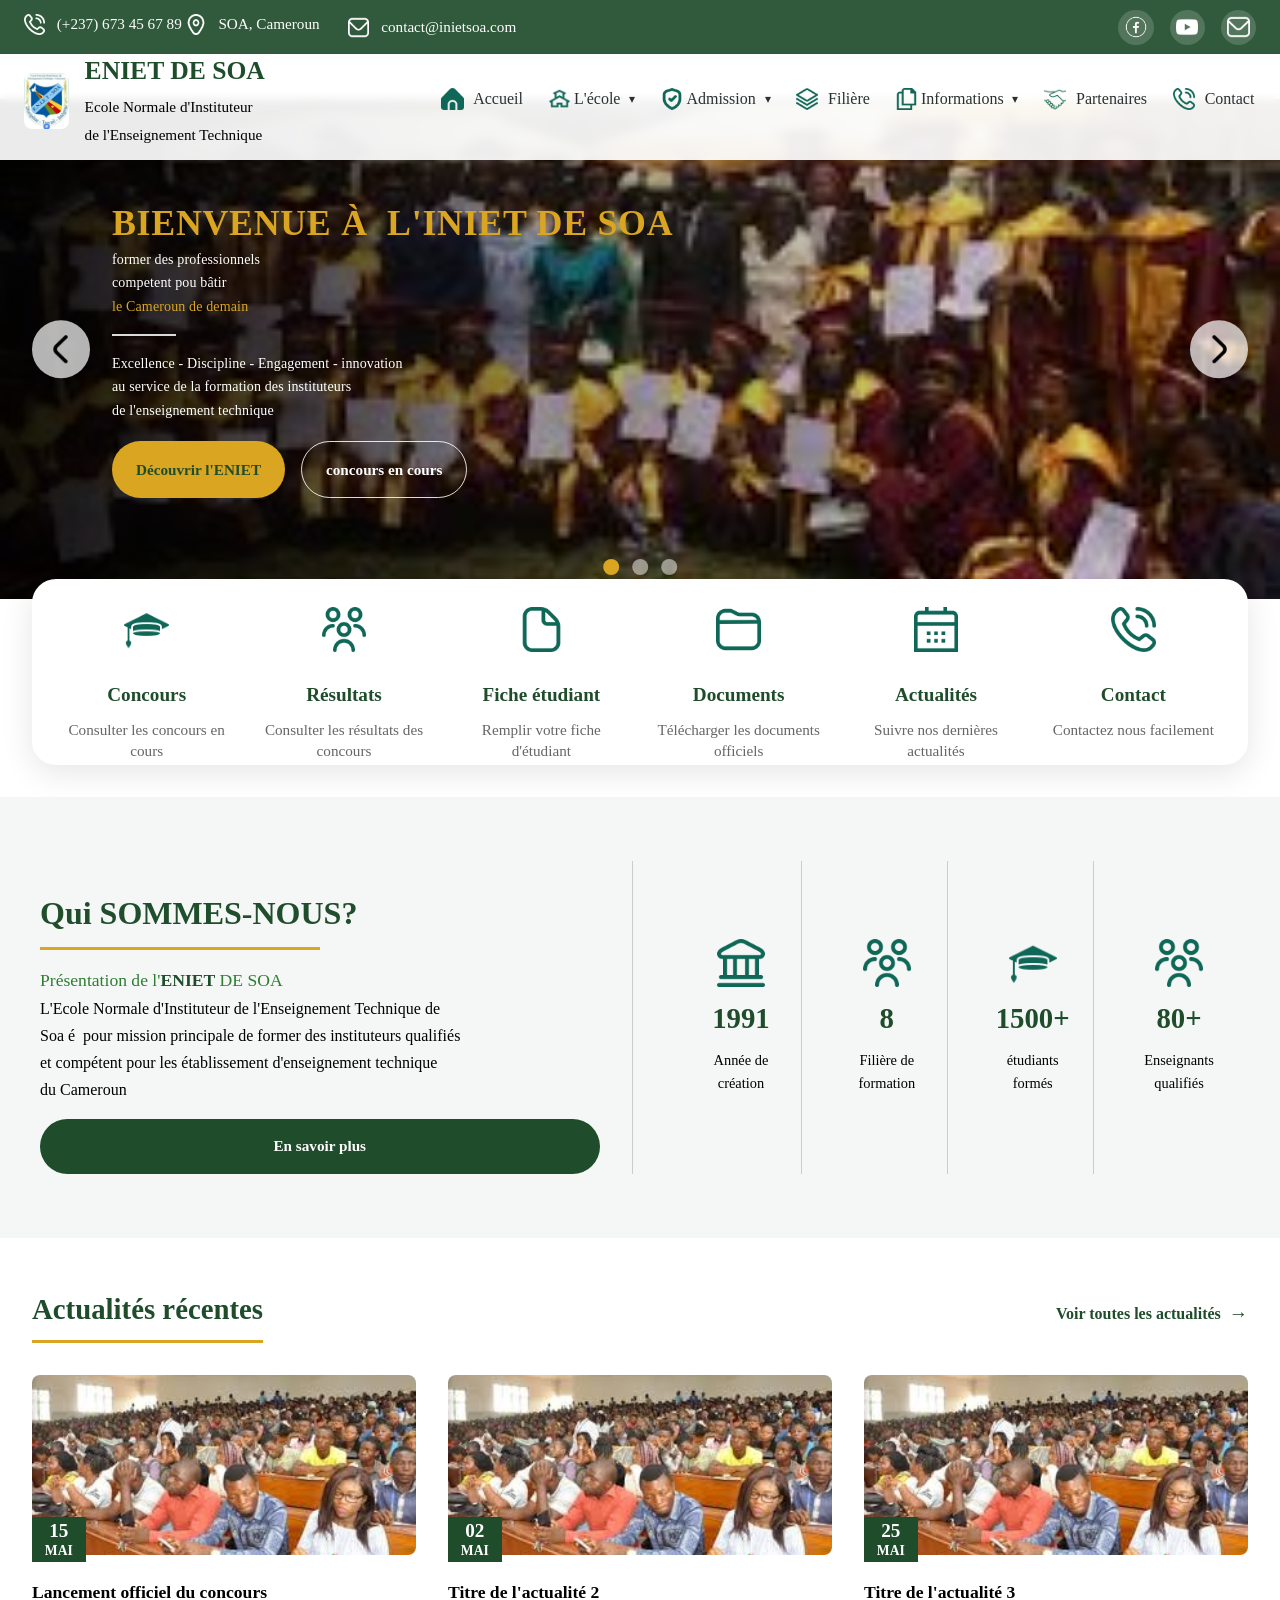
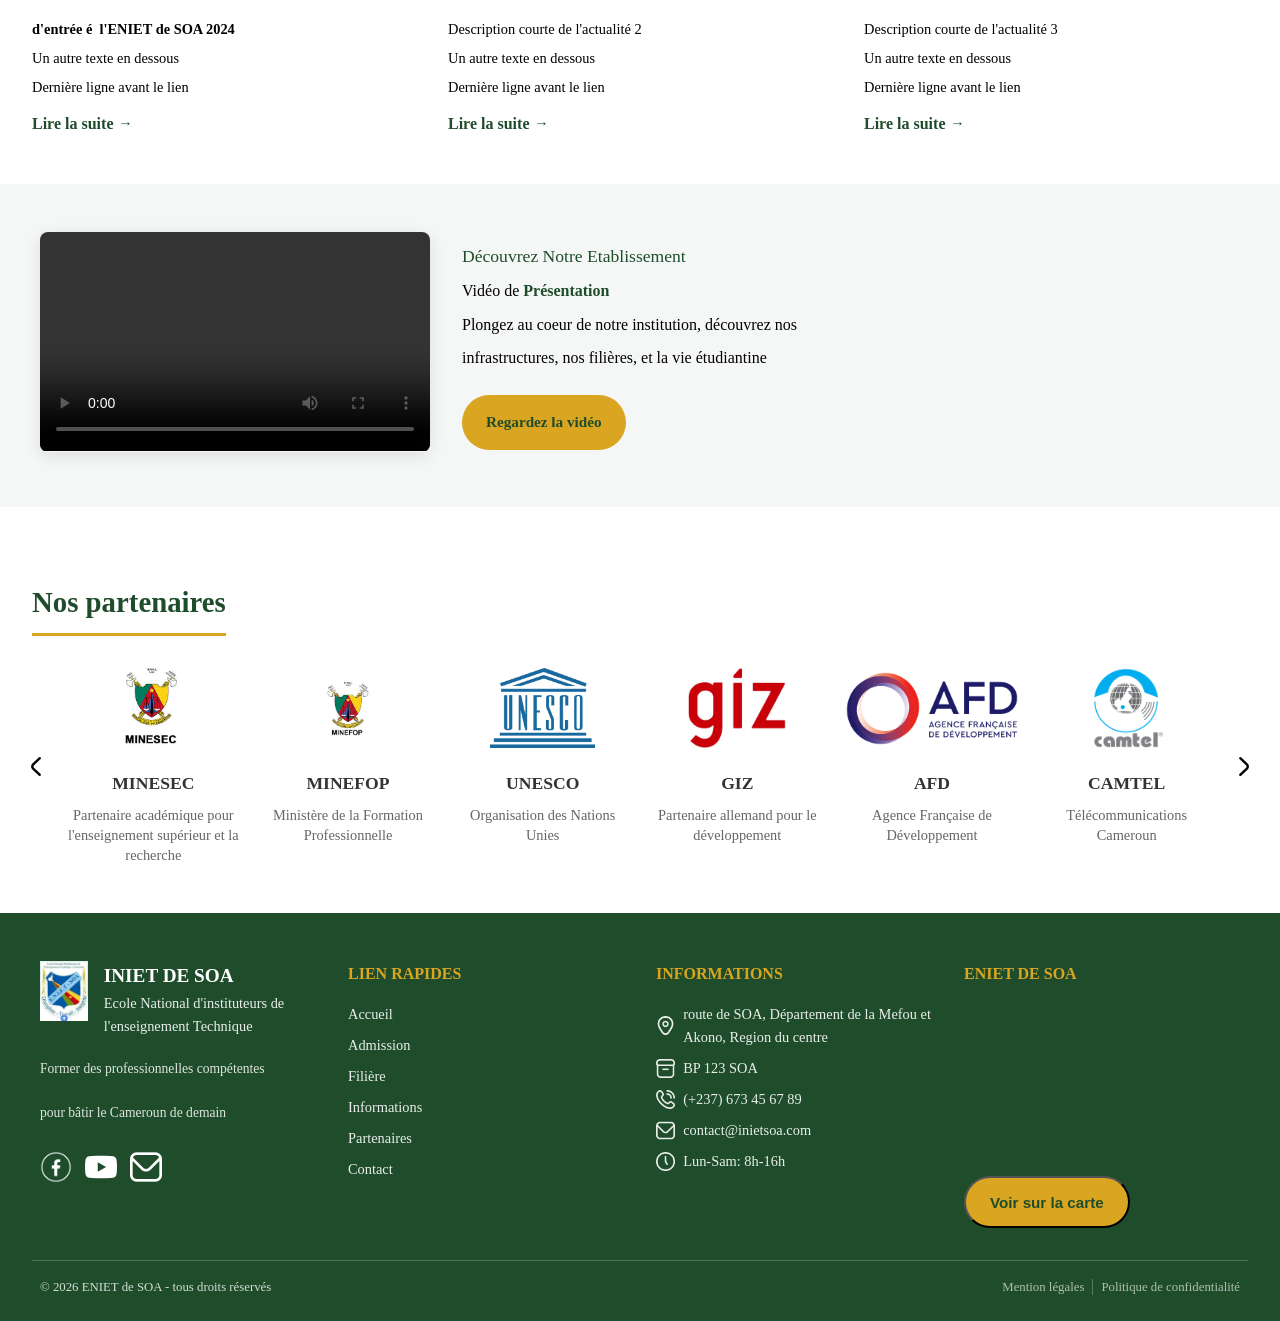
==== index.html @ d08fff85 "Premier envoi du projet Youluve" ====
﻿<!DOCTYPE html>
<html lang="fr">
<head>
  <meta charset="UTF-8">
  <meta name="viewport" content="width=device-width, initial-scale=1.0">
  <title>Accueil - INIET SOA</title>
  <link rel="stylesheet" href="styles.css">
</head>
<body>
  <div class="super-header">
    <div class="super-header-left">
      <div class="super-marquee">
        <div class="marquee-content">
          <span class="super-item">
            <img src="asset/contact.png" alt="Téléphone" class="super-icon">
            <span>(+237) 673 45 67 89</span>
          </span>
          <span class="super-item">
            <img src="asset/localisation.png" alt="Localisation" class="super-icon">
            <span>SOA, Cameroun</span>
          </span>
        </div>
      </div>
      <div class="super-item super-email">
        <img src="asset/mail.png" alt="Email" class="super-icon">
        <span>contact@inietsoa.com</span>
      </div>
    </div>
    <div class="super-header-right">
      <a href="#" class="social-link" aria-label="Facebook">
        <img src="asset/facebook.png" alt="Facebook" class="social-icon">
      </a>
      <a href="#" class="social-link" aria-label="YouTube">
        <img src="asset/youtube.png" alt="YouTube" class="social-icon">
      </a>
      <a href="#" class="social-link" aria-label="Email">
        <img src="asset/mail.png" alt="Email" class="social-icon">
      </a>
    </div>
  </div>

  <header class="page-header">
    <div class="logo-section">
      <img src="asset/SOA/logo_INIET.png" alt="Logo INIET" class="logo-img">
      <div class="logo-text">
        <h1>ENIET DE SOA</h1>
        <p class="subtitle-1">Ecole Normale d'Instituteur</p>
        <p class="subtitle-2">de l'Enseignement Technique</p>
      </div>
    </div>
    <input type="checkbox" id="menu-toggle" class="menu-toggle">
    <label for="menu-toggle" class="menu-button" aria-label="Ouvrir le menu">
      <img src="asset/menu.png" alt="Menu" class="menu-icon">
    </label>
    <label for="menu-toggle" class="drawer-overlay"></label>
    <nav class="main-nav">
      <a href="#" class="nav-item">
        <img src="asset/home.png" alt="" class="nav-icon">
        <span>Accueil</span>
      </a>
      <details class="dropdown">
        <summary class="nav-link nav-item">
          <img src="asset/ecole.png" alt="" class="nav-icon">
          <span>L'école</span>
        </summary>
        <div class="dropdown-menu">
          <a href="#">Présentation générale</a>
          <a href="#">Rôle de l'ENIET</a>
        </div>
      </details>
      <details class="dropdown">
        <summary class="nav-link nav-item">
          <img src="asset/AD.png" alt="" class="nav-icon">
          <span>Admission</span>
        </summary>
        <div class="dropdown-menu">
          <a href="#">Concours d'entrée</a>
          <a href="#">Admission par étude de dossier</a>
          <a href="#">Résultat</a>
          <a href="#">Vie estudiantine</a>
          <a href="#">Fiche étudiante</a>
        </div>
      </details>
      <a href="#" class="nav-item">
        <img src="asset/filiere.png" alt="" class="nav-icon">
        <span>Filière</span>
      </a>
      <details class="dropdown">
        <summary class="nav-link nav-item">
          <img src="asset/INFO.png" alt="" class="nav-icon">
          <span>Informations</span>
        </summary>
        <div class="dropdown-menu">
          <a href="#">Communiqués</a>
          <a href="#">Note d'information</a>
          <a href="#">Décisions</a>
          <a href="#">Arréªtés</a>
          <a href="#">Concours</a>
          <a href="#">Résultat</a>
          <a href="#">Archives</a>
        </div>
      </details>
      <a href="#" class="nav-item">
        <img src="asset/icons8-partenariat-50.png" alt="" class="nav-icon">
        <span>Partenaires</span>
      </a>
      <a href="#" class="nav-item">
        <img src="asset/contact.png" alt="" class="nav-icon">
        <span>Contact</span>
      </a>
    </nav>
  </header>

  <main class="hero">
    <div class="carousel">
      <div class="carousel-container">
        <div class="carousel-slide fade">
          <img src="asset/SOA/étudiant.png" alt="Slide 1">
        </div>
        <div class="carousel-slide fade">
          <img src="asset/SOA/ETUDIANTS.png" alt="Slide 2">
        </div>
        <div class="carousel-slide fade">
          <img src="asset/SOA/REP.png" alt="Slide 3">
        </div>
      </div>

      <div class="carousel-text">
        <p class="title">Bienvenue à  l'INIET de SOA</p>
        <p class="highlight-white">former des professionnels</p>
        <p class="highlight-white">competent pou bâtir</p>
        <p class="highlight-yellow">le Cameroun de demain</p>
        <hr class="carousel-divider">
        <p class="highlight-white">Excellence - Discipline - Engagement - innovation</p>
        <p class="highlight-white">au service de la formation des instituteurs</p>
        <p class="highlight-white">de l'enseignement technique</p>
        <div class="carousel-buttons">
          <a href="#" class="btn btn-primary">Découvrir l'ENIET</a>
          <a href="#" class="btn btn-secondary">concours en cours</a>
        </div>
      </div>

      <button class="carousel-btn prev" onclick="changeSlide(-1)"><img src="asset/pres.png" alt="Précédent"></button>
      <button class="carousel-btn next" onclick="changeSlide(1)"><img src="asset/next.png" alt="Suivant"></button>

      <div class="carousel-dots">
        <span class="dot" onclick="currentSlide(1)"></span>
        <span class="dot" onclick="currentSlide(2)"></span>
        <span class="dot" onclick="currentSlide(3)"></span>
      </div>
    </div>
  </main>

  <section class="quick-access">
    <div class="quick-access-container">
      <div class="quick-card">
        <div class="quick-icon">
          <img src="asset\icons8-étudiant-50.png" alt="Concours" class="icon-img">
        </div>
        <h3 class="quick-title">Concours</h3>
        <p class="quick-subtitle">Consulter les concours en cours</p>
      </div>

      <div class="quick-card">
        <div class="quick-icon">
          <img src="asset\users.png" alt="Résultats" class="icon-img">
        </div>
        <h3 class="quick-title">Résultats</h3>
        <p class="quick-subtitle">Consulter les résultats des concours</p>
      </div>

      <div class="quick-card">
        <div class="quick-icon">
          <img src="asset\fiche.png" alt="Fiche étudiant" class="icon-img">
        </div>
        <h3 class="quick-title">Fiche étudiant</h3>
        <p class="quick-subtitle">Remplir votre fiche d'étudiant</p>
      </div>

      <div class="quick-card">
        <div class="quick-icon">
          <img src="asset\dossier.png" alt="Documents" class="icon-img">
        </div>
        <h3 class="quick-title">Documents</h3>
        <p class="quick-subtitle">Télécharger les documents officiels</p>
      </div>

      <div class="quick-card">
        <div class="quick-icon">
          <img src="asset\calendrier.png" alt="Actualités" class="icon-img">
        </div>
        <h3 class="quick-title">Actualités</h3>
        <p class="quick-subtitle">Suivre nos dernières actualités</p>
      </div>

      <div class="quick-card">
        <div class="quick-icon">
          <img src="asset/contact.png" alt="Contact" class="icon-img">
        </div>
        <h3 class="quick-title">Contact</h3>
        <p class="quick-subtitle">Contactez nous facilement</p>
      </div>
</div>
   </section>

<section class="about-section">
      <div class="about-container">
        <div class="about-left">
          <h2 class="about-title">Qui SOMMES-NOUS?<span class="about-underline"></span></h2>
          <div class="about-text-content">
            <p class="about-text-green">Présentation de l'<span class="text-dark-green">ENIET</span> DE SOA</p>
            <p class="about-text-black">L'Ecole Normale d'Instituteur de l'Enseignement Technique de</p>
            <p class="about-text-black">Soa é  pour mission principale de former des instituteurs qualifiés</p>
            <p class="about-text-black">et compétent pour les établissement d'enseignement technique</p>
            <p class="about-text-black">du Cameroun</p>
          </div>
          <a href="#" class="btn btn-about">En savoir plus</a>
        </div>
       <div class="about-right">
         <div class="stat-card">
           <div class="stat-icon">
             <img src="asset\SCHOOL.png" alt="Année" class="stat-img">
           </div>
           <div class="stat-number">1991</div>
           <div class="stat-label">Année de création</div>
         </div>
         <div class="stat-card">
           <div class="stat-icon">
             <img src="asset\users.png" alt="Filière" class="stat-img">
           </div>
           <div class="stat-number">8</div>
           <div class="stat-label">Filière de formation</div>
         </div>
         <div class="stat-card">
           <div class="stat-icon">
             <img src="asset/icons8-étudiant-50.png" alt="étudiants" class="stat-img">
           </div>
           <div class="stat-number">1500+</div>
           <div class="stat-label">étudiants formés</div>
         </div>
         <div class="stat-card">
           <div class="stat-icon">
             <img src="asset\users.png" alt="Enseignants" class="stat-img">
           </div>
           <div class="stat-number">80+</div>
           <div class="stat-label">Enseignants qualifiés</div>
         </div>
       </div>
</div>
    </section>

    <section class="news-section">
      <div class="news-header">
        <h2 class="news-title">Actualités récentes<span class="news-underline"></span></h2>
        <a href="#" class="news-view-all">
          <span>Voir toutes les actualités</span>
          <span class="arrow-right">&#8594;</span>
        </a>
      </div>
      <div class="news-container">
        <div class="news-card">
          <div class="news-img-container">
            <img src="asset\SOA\ETUDIANTS.png" alt="Actualité 1" class="news-img">
            <div class="news-date"><span class="date-day">15</span><span class="date-month">MAI</span></div>
          </div>
          <h3 class="news-card-title">Lancement officiel du concours</h3>
          <p class="news-card-text news-card-text-bold">d'entrée é  l'ENIET de SOA 2024</p>
          <p class="news-card-text">Un autre texte en dessous</p>
          <p class="news-card-text">Dernière ligne avant le lien</p>
          <a href="#" class="news-read-more">
            <span>Lire la suite</span>
            <span class="arrow-right-small">&#8594;</span>
          </a>
        </div>
        <div class="news-card">
          <div class="news-img-container">
            <img src="asset\SOA\ETUDIANTS.png" alt="Actualité 2" class="news-img">
            <div class="news-date"><span class="date-day">02</span><span class="date-month">MAI</span></div>
          </div>
          <h3 class="news-card-title">Titre de l'actualité 2</h3>
          <p class="news-card-text">Description courte de l'actualité 2</p>
          <p class="news-card-text">Un autre texte en dessous</p>
          <p class="news-card-text">Dernière ligne avant le lien</p>
          <a href="#" class="news-read-more">
            <span>Lire la suite</span>
            <span class="arrow-right-small">&#8594;</span>
          </a>
        </div>
        <div class="news-card">
          <div class="news-img-container">
            <img src="asset\SOA\ETUDIANTS.png" alt="Actualité 3" class="news-img">
            <div class="news-date"><span class="date-day">25</span><span class="date-month">MAI</span></div>
          </div>
          <h3 class="news-card-title">Titre de l'actualité 3</h3>
          <p class="news-card-text">Description courte de l'actualité 3</p>
          <p class="news-card-text">Un autre texte en dessous</p>
          <p class="news-card-text">Dernière ligne avant le lien</p>
          <a href="#" class="news-read-more">
            <span>Lire la suite</span>
            <span class="arrow-right-small">&#8594;</span>
          </a>
        </div>
      </div>
    </section>

    <section class="video-section">
      <div class="video-container">
        <div class="video-card">
          <video class="video-player" controls>
            <source src="asset/VIDEO/video.mp4" type="video/mp4">
            Votre navigateur ne supporte pas la lecture de vidéo.
          </video>
        </div>
        <div class="video-content">
          <div class="video-texts">
            <p class="video-text-green">Découvrez Notre Etablissement</p>
            <p class="video-text-black">Vidéo de <span class="text-green-word">Présentation</span></p>
            <p class="video-text-black">Plongez au coeur de notre institution, découvrez nos</p>
            <p class="video-text-black">infrastructures,  nos filières, et la vie étudiantine</p>
          </div>
          <a href="#" class="btn btn-video">Regardez la vidéo</a>
        </div>
      </div>
    </section>

<section class="partners-section">
      <h2 class="partners-title">Nos partenaires<span class="partners-underline"></span></h2>
      <div class="partners-slider-container">
         <button class="partner-btn prev" onclick="changePartnerSlide(-1)"><img src="asset/pres.png" alt="Précédent"></button>
        <div class="partners-slider">
          <div class="partner-slide active">
            <div class="partner-item">
              <img src="asset/SOA/MINISEC.png" alt="Partenaire 1" class="partner-logo">
              <h4 class="partner-name">MINESEC</h4>
              <p class="partner-desc">Partenaire académique pour l'enseignement supérieur et la recherche</p>
            </div>
            <div class="partner-item">
              <img src="asset/SOA/MINEFOP.png" alt="Partenaire 2" class="partner-logo">
              <h4 class="partner-name">MINEFOP</h4>
              <p class="partner-desc">Ministère de la Formation Professionnelle</p>
            </div>
            <div class="partner-item">
              <img src="asset/SOA/UNESCO.jpg" alt="Partenaire 3" class="partner-logo">
              <h4 class="partner-name">UNESCO</h4>
              <p class="partner-desc">Organisation des Nations Unies</p>
            </div>
            <div class="partner-item">
              <img src="asset/SOA/giz.jpg" alt="Partenaire 4" class="partner-logo">
              <h4 class="partner-name">GIZ</h4>
              <p class="partner-desc">Partenaire allemand pour le développement</p>
            </div>
            <div class="partner-item">
              <img src="asset/SOA/AFD.png" alt="Partenaire 5" class="partner-logo">
              <h4 class="partner-name">AFD</h4>
              <p class="partner-desc">Agence Française de Développement</p>
            </div>
            <div class="partner-item">
              <img src="asset/SOA/CAMTEL.png" alt="Partenaire 6" class="partner-logo">
              <h4 class="partner-name">CAMTEL</h4>
              <p class="partner-desc">Télécommunications Cameroun</p>
            </div>
          </div>
        </div>
         <button class="partner-btn next" onclick="changePartnerSlide(1)"><img src="asset/next.png" alt="Suivant"></button>
      </div>
    </section>

<script>
     let slideIndex = 1;
     let slideTimer;
     let partnerSlideIndex = 1;

     function changeSlide(n) {
       clearTimeout(slideTimer);
       showSlide(slideIndex += n);
       startAutoSlide();
     }

     function currentSlide(n) {
       clearTimeout(slideTimer);
       showSlide(slideIndex = n);
       startAutoSlide();
     }

     function showSlide(n) {
       let slides = document.getElementsByClassName("carousel-slide");
       let dots = document.getElementsByClassName("dot");

       if (n > slides.length) {
         slideIndex = 1;
       }
       if (n < 1) {
         slideIndex = slides.length;
       }

       for (let i = 0; i < slides.length; i++) {
         slides[i].classList.remove("active");
       }
       for (let i = 0; i < dots.length; i++) {
         dots[i].classList.remove("active");
       }

       slides[slideIndex - 1].classList.add("active");
       dots[slideIndex - 1].classList.add("active");
     }

     function startAutoSlide() {
       slideTimer = setTimeout(() => {
         slideIndex++;
         showSlide(slideIndex);
         startAutoSlide();
       }, 5000);
     }

     function changePartnerSlide(n) {
       showPartnerSlide(partnerSlideIndex += n);
     }

     function currentPartnerSlide(n) {
       showPartnerSlide(partnerSlideIndex = n);
     }

function showPartnerSlide(n) {
        let slides = document.getElementsByClassName("partner-slide");
        let dots = document.getElementsByClassName("partner-dot");

        if (n > slides.length) {
          partnerSlideIndex = 1;
        }
        if (n < 1) {
          partnerSlideIndex = slides.length;
        }

        for (let i = 0; i < slides.length; i++) {
          slides[i].classList.remove("active");
        }
        for (let i = 0; i < dots.length; i++) {
          dots[i].classList.remove("active");
        }

        slides[partnerSlideIndex - 1].classList.add("active");
        if (dots[partnerSlideIndex - 1]) {
          dots[partnerSlideIndex - 1].classList.add("active");
        }
      }

      let partnerAutoTimer;
      function startPartnerAutoSlide() {
        partnerAutoTimer = setTimeout(() => {
          partnerSlideIndex++;
          showPartnerSlide(partnerSlideIndex);
          startPartnerAutoSlide();
        }, 3000);
      }

      showSlide(slideIndex);
      startAutoSlide();
      showPartnerSlide(partnerSlideIndex);
      startPartnerAutoSlide();
   </script>

    <footer class="footer">
      <div class="footer-container">
        <div class="footer-column footer-brand">
          <div class="footer-logo-group">
            <img src="asset/SOA/logo_INIET.png" alt="Logo INIET" class="footer-logo">
            <div class="footer-brand-text">
              <p class="footer-title">INIET DE SOA</p>
              <p class="footer-subtitle">Ecole National d'instituteurs de</p>
              <p class="footer-subtitle">l'enseignement Technique</p>
            </div>
          </div>
<p class="footer-desc">Former des professionnelles compétentes</p>
           <p class="footer-desc">pour bâtir le Cameroun de demain</p>
          <div class="footer-social">
            <a href="#"><img src="asset/facebook.png" alt="Facebook" class="footer-social-icon"></a>
            <a href="#"><img src="asset/youtube.png" alt="YouTube" class="footer-social-icon"></a>
            <a href="#"><img src="asset\mail.png" alt="Gmail" class="footer-social-icon"></a>
          </div>
        </div>
        
        <div class="footer-column">
          <h4 class="footer-heading">LIEN RAPIDES</h4>
          <ul class="footer-links">
            <li><a href="#">Accueil</a></li>
            <li><a href="#">Admission</a></li>
            <li><a href="#">Filière</a></li>
            <li><a href="#">Informations</a></li>
            <li><a href="#">Partenaires</a></li>
            <li><a href="#">Contact</a></li>
          </ul>
        </div>
        
        <div class="footer-column">
          <h4 class="footer-heading">INFORMATIONS</h4>
          <ul class="footer-links">
            <li><a href="#"><img src="asset/localisation.png" alt="Localisation" class="footer-icon"> route de SOA, Département de la Mefou et Akono, Region du centre</a></li>
            <li><a href="#"><img src="asset/postale.png" alt="Boé®te postale" class="footer-icon"> BP 123 SOA</a></li>
            <li><a href="#"><img src="asset/contact.png" alt="Téléphone" class="footer-icon"> (+237) 673 45 67 89</a></li>
            <li><a href="#"><img src="asset/mail.png" alt="Email" class="footer-icon"> contact@inietsoa.com</a></li>
            <li><a href="#"><img src="asset/time.png" alt="Horaires" class="footer-icon"> Lun-Sam: 8h-16h</a></li>
          </ul>
        </div>
        
        <div class="footer-column footer-map">
          <h4 class="footer-heading">ENIET DE SOA</h4>
          <div class="footer-map-container">
            <iframe src="https://www.google.com/maps/embed?..."></iframe>
          </div>
          <button class="btn btn-map">Voir sur la carte</button>
        </div>
      </div>
      
      <hr class="footer-divider">
      
      <div class="footer-bottom">
        <div class="footer-copyright">
          <span>© 2026 ENIET de SOA - tous droits réservés</span>
        </div>
        <div class="footer-legal">
          <a href="#">Mention légales</a>
          <span class="footer-divider-vertical"></span>
          <a href="#">Politique de confidentialité</a>
        </div>
      </div>
    </footer>


    </body>
</html>
---- styles.css ----
ï»¿:root {
  font-family: Arial, sans-serif;
  color: #293133;
  background-color: #f5f7f6;
}

body {
  margin: 0;
  line-height: 1.6;
  padding-top: 0;
}

.super-header {
  display: flex;
  justify-content: space-between;
  align-items: center;
  background-color: rgba(31, 77, 43, 0.92);
  color: #ffffff;
  padding: 0.6rem 1.5rem;
  font-size: 0.95rem;
  position: fixed;
  top: 0;
  left: 0;
  right: 0;
  width: 100%;
  z-index: 100;
  box-sizing: border-box;
  backdrop-filter: blur(5px);
}

.super-header-left {
  display: flex;
  flex-wrap: wrap;
  gap: 1.8rem;
}

.super-item {
  display: inline-flex;
  align-items: center;
  gap: 0.75rem;
}

.super-icon {
  width: 1.3rem;
  height: 1.3rem;
  filter: brightness(0) invert(1);
}

.super-header-right {
  display: flex;
  gap: 1rem;
}

.social-link {
  display: inline-flex;
  align-items: center;
  justify-content: center;
  width: 2.2rem;
  height: 2.2rem;
  border-radius: 50%;
  background-color: rgba(255,255,255,0.16);
  text-decoration: none;
  transition: background-color 0.3s ease;
}

.social-link:hover {
  background-color: rgba(255,255,255,0.28);
}

.social-icon {
  width: 1.4rem;
  height: 1.4rem;
  filter: brightness(0) invert(1);
}

.page-header {
  display: flex;
  justify-content: space-between;
  align-items: center;
  padding: 0.6rem 1.5rem;
  background-color: rgba(255, 255, 255, 0.92);
  box-shadow: 0 1px 10px rgba(0, 0, 0, 0.05);
  position: fixed;
  top: 2.6rem;
  left: 0;
  right: 0;
  width: 100%;
  z-index: 99;
  box-sizing: border-box;
  backdrop-filter: blur(5px);
}

.logo-section {
  display: flex;
  align-items: center;
  gap: 1rem;
}

.logo-img {
  height: 3.5rem;
  width: auto;
  border-radius: 0.5rem;
}

.logo-text h1 {
  margin: 0;
  font-size: 1.6rem;
  font-weight: bold;
  color: #1f4d2b;
}

.subtitle-1,
.subtitle-2 {
  margin: 0.2rem 0;
  font-size: 0.95rem;
  color: #000000;
  font-weight: normal;
}

.main-nav {
  display: flex;
  align-items: center;
  gap: 1.4rem;
}

.main-nav a,
.nav-link {
  color: #293133;
  text-decoration: none;
  font-weight: 600;
  background: none;
  border: none;
  cursor: pointer;
  padding: 0.2rem 0.1rem;
  font: inherit;
  transition: all 0.2s ease;
  border-bottom: 3px solid transparent;
}

.main-nav a:hover,
.nav-link:hover,
.main-nav a:focus,
.nav-link:focus {
  color: #1f4d2b;
  outline: none;
  border-bottom: 3px solid #DAA520;
}

.nav-item {
  display: flex;
  align-items: center;
  gap: 0.6rem;
}

.nav-icon {
  width: 1.4rem;
  height: 1.4rem;
  object-fit: contain;
  filter: brightness(0) saturate(100%) invert(32%) sepia(48%) saturate(583%) hue-rotate(119deg) brightness(94%) contrast(103%);
  transition: filter 0.2s ease;
}

.nav-item:hover .nav-icon,
.nav-item:focus .nav-icon {
  filter: brightness(0) saturate(100%) invert(32%) sepia(48%) saturate(583%) hue-rotate(119deg) brightness(94%) contrast(103%);
}

.dropdown {
  position: relative;
}

.dropdown summary {
  list-style: none;
  display: inline-flex;
  align-items: center;
  gap: 0.2rem;
  cursor: pointer;
  position: relative;
}

.dropdown summary::after { content: "\25BE"; font-family: Arial, sans-serif;

  margin-left: 0.35rem;
  font-size: 0.75rem;
  transition: transform 0.2s ease;
}

.dropdown[open] summary::after {
  transform: rotate(180deg);
}

.dropdown summary::-webkit-details-marker {
  display: none;
}

.dropdown-menu {
  position: absolute;
  top: calc(100% + 0.35rem);
  left: 0;
  min-width: 14rem;
  background-color: #ffffff;
  border: 1px solid rgba(0,0,0,0.12);
  border-radius: 0.5rem;
  box-shadow: 0 10px 25px rgba(0,0,0,0.08);
  opacity: 0;
  visibility: hidden;
  transform: translateY(-0.5rem);
  transition: opacity 0.2s ease, transform 0.2s ease;
  z-index: 10;
}

.dropdown[open] .dropdown-menu {
  opacity: 1;
  visibility: visible;
  transform: translateY(0);
}

.dropdown-menu a {
  display: block;
  padding: 0.75rem 1rem;
  color: #293133;
  font-weight: 500;
  text-decoration: none;
}

.dropdown-menu a:hover {
  background-color: #f2f7f2;
  color: #1f4d2b;
}

.dropdown:hover .dropdown-menu,
.dropdown:focus-within .dropdown-menu {
  opacity: 1;
  visibility: visible;
  transform: translateY(0);
}

.menu-toggle {
  display: none;
}

.menu-button {
  display: none;
  width: 2.6rem;
  height: 2.4rem;
  border: none;
  background: none;
  cursor: pointer;
  padding: 0;
  position: relative;
}

.menu-button span {
  display: block;
  width: 100%;
  height: 0.22rem;
  background-color: #293133;
  border-radius: 999px;
  margin-bottom: 0.4rem;
}

.menu-button span:last-child {
  margin-bottom: 0;
}

.drawer-overlay {
  display: none;
}

.hero {
  text-align: center;
  padding: 0;
  background: linear-gradient(135deg, #eef6ef 0%, #ffffff 100%);
  min-height: 500px;
  position: relative;
  margin-top: 6.2rem;
}

.carousel {
  position: relative;
  width: 100%;
  height: 500px;
  overflow: hidden;
  background-color: #000;
}

.carousel-container {
  position: relative;
  width: 100%;
  height: 100%;
}

.carousel-slide {
  display: none;
  width: 100%;
  height: 100%;
  position: absolute;
  top: 0;
  left: 0;
  opacity: 0;
  transition: opacity 0.5s ease-in-out;
}

.carousel-slide.active {
  display: flex;
  opacity: 1;
  align-items: center;
  justify-content: center;
}

.carousel-slide img {
  width: 100%;
  height: 100%;
  object-fit: cover;
}

.carousel-text {
  position: absolute;
  top: 0;
  left: 0;
  bottom: 0;
  width: 100%;
  max-width: none;
  padding: 3rem 4rem 3rem 7rem;
  display: flex;
  flex-direction: column;
  justify-content: center;
  background: linear-gradient(90deg, rgba(0, 0, 0, 0.92) 0%, rgba(0, 0, 0, 0.7) 20%, rgba(0, 0, 0, 0.35) 40%, rgba(0, 0, 0, 0) 100%);
  border-radius: 0;
  text-align: left;
  z-index: 6;
  box-shadow: none;
  border: none;
  pointer-events: none;
}

@media (max-width: 720px) {
  .carousel-text {
    top: auto;
    bottom: 0;
    left: 0;
    width: 100%;
    max-width: 100%;
    padding: 1.5rem 1rem;
    background: linear-gradient(180deg, rgba(0, 0, 0, 0.92) 0%, rgba(0, 0, 0, 0.72) 30%, rgba(0, 0, 0, 0.35) 60%, rgba(0, 0, 0, 0.08) 100%);
    justify-content: flex-end;
  }

  .carousel-text .title {
    font-size: 2rem;
  }

  .carousel-text .highlight-yellow,
  .carousel-text .highlight-white {
    font-size: 1rem;
  }

  .carousel-buttons {
    flex-direction: column;
    align-items: flex-start;
    gap: 0.75rem;
  }

  .btn {
    width: auto;
    min-width: 10rem;
    max-width: calc(100% - 2rem);
    padding: 0.75rem 1rem;
    font-size: 0.9rem;
  }

  .carousel-btn {
    width: 2.9rem;
    height: 2.9rem;
    font-size: 1.4rem;
  }

  .carousel-btn.prev {
    left: 0.7rem;
  }

  .carousel-btn.next {
    right: 0.7rem;
  }

  .carousel-dots {
    bottom: 0.9rem;
  }
}

.carousel-btn {
  position: absolute;
  top: 50%;
  transform: translateY(-50%);
  background-color: rgba(255, 255, 255, 0.7);
  color: #1f4d2b;
  border: none;
  width: 3.6rem;
  height: 3.6rem;
  cursor: pointer;
  z-index: 7;
  border-radius: 50%;
  transition: background-color 0.3s ease, transform 0.3s ease;
  display: inline-flex;
  align-items: center;
  justify-content: center;
}

.carousel-icon {
  width: 1.8rem;
  height: 1.8rem;
  object-fit: contain;
}

.carousel-btn img {
  width: 1.8rem;
  height: 1.8rem;
  object-fit: contain;
}

.carousel-text p {
  margin: 0.25rem 0;
  line-height: 1.1;
}

.carousel-text .title {
  font-size: clamp(2rem, 2.8vw, 3.2rem);
  font-weight: 800;
  letter-spacing: 0.02em;
  color: #DAA520;
  text-transform: uppercase;
}

.carousel-text .highlight-yellow,
.carousel-text .highlight-white {
  font-size: 14px;
  /* font-size: (1.25rem, 1.7vw, 1.55rem); */
  font-weight: 400;
  letter-spacing: 0.01em;
}

.carousel-text .highlight-yellow {
  color: #DAA520;
}

.carousel-text .highlight-white {
  color: #ffffff;
}

.carousel-divider {
  width: 4rem;
  height: 2px;
  margin: 1rem 0;
  background-color: rgba(255, 255, 255, 0.85);
  border: none;
}

.carousel-buttons {
  display: flex;
  flex-wrap: wrap;
  gap: 1rem;
  margin-top: 1.2rem;
}

.btn {
  display: inline-flex;
  align-items: center;
  justify-content: center;
  padding: 0.95rem 1.5rem;
  border-radius: 999px;
  font-weight: 700;
  font-size: 0.95rem;
  text-decoration: none;
  transition: transform 0.2s ease, background-color 0.2s ease, color 0.2s ease;
}

.btn-primary {
  background-color: #DAA520;
  color: #1f4d2b;
  border: none;
}

.btn-secondary {
  background-color: transparent;
  color: #ffffff;
  border: 1px solid rgba(255, 255, 255, 0.85);
}

.btn:hover {
  transform: translateY(-2px);
}

.carousel-btn {
  position: absolute;
  top: 50%;
  transform: translateY(-50%);
  background-color: rgba(255, 255, 255, 0.7);
  color: #1f4d2b;
  border: none;
  width: 3.6rem;
  height: 3.6rem;
  font-size: 1.8rem;
  cursor: pointer;
  z-index: 8;
  border-radius: 50%;
  transition: background-color 0.3s ease, transform 0.3s ease;
  display: inline-flex;
  align-items: center;
  justify-content: center;
  pointer-events: auto;
}

.carousel-btn:hover {
  background-color: rgba(255, 255, 255, 0.9);
  transform: translateY(-50%) scale(1.03);
}

.carousel-btn.prev {
  left: 2rem;
}

.carousel-btn.next {
  right: 2rem;
}

.carousel-dots {
  position: absolute;
  bottom: 1.5rem;
  left: 50%;
  transform: translateX(-50%);
  display: flex;
  gap: 0.8rem;
  z-index: 11;
}

.dot {
  width: 1rem;
  height: 1rem;
  border-radius: 50%;
  background-color: rgba(255, 255, 255, 0.5);
  cursor: pointer;
  transition: background-color 0.3s ease;
  border: none;
}

.dot.active {
  background-color: #DAA520;
}

.dot:hover {
  background-color: rgba(255, 255, 255, 0.8);
}

.quick-access {
  background-color: #ffffff;
  padding: 3.5rem 2rem;
  /* margin-top: -250px; */
  margin-top: -20px;
  position: relative;
  z-index: 10;
  border-radius: 1.5rem;
  box-shadow: 0 8px 32px rgba(0, 0, 0, 0.1);
  margin-left: 2rem;
  margin-right: 2rem;
  margin-bottom: 2rem;
}

.quick-access-container {
  max-width: 1200px;
  /* margin: 0 auto; */
  margin: 0 0 -65px 0;
  display: grid;
  grid-template-columns: repeat(6, 1fr);
  gap: 2rem;
}

.quick-card {
  display: flex;
  flex-direction: column;
  align-items: center;
  text-align: center;
  /* padding: 1.5rem; */
  padding: 12px 0 13px 0;
  border-radius: 1rem;
  transition: all 0.3s ease;
}

.quick-card:hover {
  transform: translateY(-0.5rem);
}

.quick-icon {
  /* width: 5rem;
  height: 5rem; */
  display: flex;
  align-items: center;
  justify-content: center;
  margin-bottom: 1rem;
  margin-top: -40px;
  /* border-radius: 50%;
  background-color: #f2f7f2; */
}

.icon-img {
  width: 2.8rem;
  height: 2.8rem;
  object-fit: contain;
  filter: brightness(0) saturate(100%) invert(32%) sepia(48%) saturate(583%) hue-rotate(119deg) brightness(94%) contrast(103%);
}

.quick-title {
  font-size: 1.2rem;
  font-weight: 700;
  color: #1f4d2b;
  margin: 0.75rem 0 0.5rem;
}

.quick-subtitle {
  font-size: 0.95rem;
  color: #666666;
  margin: 0;
  line-height: 1.4;
}

.fade {
  animation: fade 0.5s;
}

@keyframes fade {
  from {
    opacity: 0;
  }
  to {
    opacity: 1;
  }
}

@media (max-width: 720px) {
  .super-header {
    display: flex;
    align-items: center;
    justify-content: space-between;
    flex-wrap: nowrap;
    padding: 0.5rem 1rem;
  }

  .page-header {
    flex-direction: row;
    align-items: center;
    justify-content: space-between;
    gap: 0;
  }

  .super-header-left {
    flex: 1 1 0%;
    min-width: 0;
    overflow: hidden;
  }

  .super-header-right {
    display: flex;
    align-items: center;
    gap: 0.7rem;
    justify-content: flex-end;
    flex: 0 0 auto;
    margin-left: 1rem;
  }

  .super-header-left .super-email {
    display: none;
  }

  .super-marquee {
    width: 100%;
    overflow: hidden;
  }

  .marquee-content {
    display: inline-flex;
    gap: 1.5rem;
    animation: marquee 12s linear infinite;
    white-space: nowrap;
    width: max-content;
  }

  .super-item {
    white-space: nowrap;
  }

.main-nav {
    display: none;
  }

  .logo-text {
    display: none;
  }

  .menu-button {
    display: inline-flex;
    width: 2.6rem;
    height: 2.4rem;
    border: none;
    background: none;
    cursor: pointer;
    padding: 0;
    position: absolute;
    right: 1.5rem;
    z-index: 103;
  }

  .menu-icon {
    width: 2.4rem;
    height: 2.4rem;
    object-fit: contain;
  }

  .drawer-overlay {
    display: block;
    position: fixed;
    inset: 0;
    background: rgba(0, 0, 0, 0.35);
    opacity: 0;
    visibility: hidden;
    transition: opacity 0.3s ease;
    z-index: 101;
  }

  .menu-toggle:checked + .menu-button + .drawer-overlay {
    opacity: 1;
    visibility: visible;
  }

  .main-nav {
    position: fixed;
    top: 0;
    right: 0;
    height: 100vh;
    width: 50%;
    background-color: #ffffff;
    transform: translateX(100%);
    transition: transform 0.3s ease;
    padding: 3.2rem 1.2rem 1.5rem;
    display: flex;
    flex-direction: column;
    gap: 0.5rem;
    z-index: 102;
    overflow-y: auto;
  }

  .menu-toggle:checked + .menu-button + .drawer-overlay + .main-nav {
    transform: translateX(0);
  }

  .main-nav a,
  .nav-link,
  .dropdown {
    width: 100%;
  }

  .main-nav a,
  .nav-link {
    display: flex;
    align-items: center;
    gap: 0.6rem;
    text-align: left;
    padding: 0.9rem 0;
    border-bottom: 1px solid rgba(41,49,51,0.08);
  }

  .dropdown summary {
    display: flex;
    align-items: center;
    justify-content: space-between;
    width: 100%;
    padding: 0.9rem 0;
    border-bottom: 1px solid rgba(41,49,51,0.08);
  }

  .dropdown-menu {
    position: static;
    transform: none;
    opacity: 0;
    visibility: hidden;
    border: none;
    box-shadow: none;
    background: transparent;
    padding-left: 0.9rem;
  }

  .dropdown-menu {
    position: static;
    transform: none;
    opacity: 0;
    visibility: hidden;
    border: none;
    box-shadow: none;
    background: transparent;
    padding-left: 0.9rem;
  }

  .dropdown-menu a {
    padding: 0.55rem 0;
    background: transparent;
  }

  .dropdown[open] .dropdown-menu {
    opacity: 1;
    visibility: visible;
  }

  .dropdown:hover .dropdown-menu,
  .dropdown:focus-within .dropdown-menu {
    opacity: 1;
    visibility: visible;
    transform: none;
  }

  .carousel-text {
    top: auto;
    bottom: 0;
    left: 0;
    width: 100%;
    max-width: 100%;
    /* padding: 1.5rem 1rem; */
    padding: 4px 20px 47px 60px;
    background: linear-gradient(180deg, rgba(0, 0, 0, 0.92) 0%, rgba(0, 0, 0, 0.72) 30%, rgba(0, 0, 0, 0.35) 60%, rgba(0, 0, 0, 0.08) 100%);
    justify-content: flex-end;
  }

  .carousel-text .title {
    font-size: 2rem;
  }

  .carousel-text .highlight-yellow,
  .carousel-text .highlight-white {
    font-size: 1rem;
  }

  .carousel-buttons {
    flex-direction: column;
    align-items: flex-start;
    gap: 0.75rem;
  }

  .btn {
    width: auto;
    min-width: 10rem;
    max-width: calc(100% - 2rem);
    padding: 0.75rem 1rem;
    font-size: 0.9rem;
  }

  .carousel-btn {
    width: 2.9rem;
    height: 2.9rem;
    font-size: 1.4rem;
  }

  .carousel-btn.prev {
    left: 0.7rem;
  }

  .carousel-btn.next {
    right: 0.7rem;
  }

  .carousel-dots {
    bottom: 0.9rem;
  }

  .quick-access {
    /* padding: 2rem 1rem; */
    padding: 4rem 1rem;
    /* margin-top: -150px; */
    margin-top: -13px;
    margin-left: 1rem;
    margin-right: 1rem;
    margin-bottom: 1rem;
  }

  .quick-access-container {
    grid-template-columns: repeat(2, 1fr);
    gap: 1.5rem;
  }

  .quick-card {
    padding: 1.2rem;
  }

  .quick-icon {
    width: 4rem;
    height: 4rem;
    margin-bottom: 0.8rem;
  }

  .icon-img {
    width: 2.2rem;
    height: 2.2rem;
  }

  .quick-title {
    font-size: 1rem;
  }

  .quick-subtitle {
    font-size: 0.85rem;
  }
}

.about-section {
  padding: 4rem 2rem;
  background-color: #f5f7f6;
}

.about-container {
  max-width: 1200px;
  margin: 0 auto;
  display: flex;
  gap: 3rem;
  align-items: stretch;
  min-height: 140px;
}

.about-left {
  flex: 1;
  padding-right: 2rem;
  border-right: 1px solid #cccccc;
  display: flex;
  flex-direction: column;
}

.about-text-content {
  flex: 1;
  display: flex;
  flex-direction: column;
  justify-content: center;
  gap: 0.1rem;
}

.about-title {
  font-size: 2rem;
  font-weight: 800;
  /* color: #333333; */
  color: #204e2c;
  margin-bottom: 1rem;
  position: relative;
  display: inline-block;
}

.about-underline {
  display: block;
  width: 50%;
  height: 3px;
  background-color: #DAA520;
  margin-top: 0.5rem;
}

.about-text-green {
  color: #2e7d32;
  font-size: 1.1rem;
  margin: 0;
  font-weight: 500;
}

.text-dark-green {
  color: #1f4d2b;
  font-weight: 700;
}

.about-text-black {
  color: #000000;
  font-size: 1rem;
  margin: 0;
}

.btn-about {
  background-color: #1f4d2b;
  color: #ffffff;
  margin-top: 1rem;
}

.about-right {
  flex: 1;
  display: grid;
  grid-template-columns: repeat(4, 1fr);
  gap: 1.5rem;
}

.stat-card {
  padding: 1rem 1rem;
  text-align: center;
  transition: transform 0.3s ease;
  border-right: 1px solid #cccccc;
  min-height: 140px;
  display: flex;
  flex-direction: column;
  justify-content: center;
}

.stat-card:nth-child(4) {
  border-right: none;
}

.stat-card:hover {
  /* disabled - no background */
}

.stat-icon {
  display: flex;
  justify-content: center;
  margin-bottom: 0.5rem;
}

.stat-img {
  width: 3rem;
  height: 3rem;
  object-fit: contain;
  filter: brightness(0) saturate(100%) invert(32%) sepia(48%) saturate(583%) hue-rotate(119deg) brightness(94%) contrast(103%);
}

.stat-number {
  font-size: 1.8rem;
  font-weight: 800;
  color: #1f4d2b;
  margin-bottom: 0.5rem;
}

.stat-label {
  font-size: 0.9rem;
  color: #000;
}

@media (max-width: 720px) {
  .about-container {
    flex-direction: column;
    gap: 2rem;
  }

  .about-left {
    padding-right: 0;
    border-right: none;
  }

  .about-title {
    font-size: 1.6rem;
  }

  .about-right {
    grid-template-columns: repeat(2, 1fr);
    gap: 1rem;
  }

  .stat-card {
    padding: 1rem 0.5rem;
    border-right: none;
  }

  .stat-number {
    font-size: 1.4rem;
  }
}

@keyframes marquee {
  0% {
    transform: translateX(0);
  }
  100% {
    transform: translateX(-40%);
  }
}

.news-section {
  padding: 3rem 2rem;
  background-color: #ffffff;
}

.news-header {
  display: flex;
  justify-content: space-between;
  align-items: center;
  margin-bottom: 2rem;
}

.news-title {
  font-size: 1.8rem;
  font-weight: 800;
  color: #1f4d2b;
  margin: 0;
  position: relative;
  display: inline-block;
}

.news-underline {
  display: block;
  width: 100%;
  height: 3px;
  background-color: #DAA520;
  margin-top: 0.5rem;
}

.news-view-all {
  color: #1f4d2b;
  text-decoration: none;
  font-weight: 600;
  display: inline-flex;
  align-items: center;
  gap: 0.5rem;
}

.arrow-right {
  color: #1f4d2b;
  font-size: 1.2rem;
}

.arrow-right-small {
  color: #1f4d2b;
  font-size: 0.9rem;
}

.news-container {
  display: grid;
  grid-template-columns: repeat(3, 1fr);
  gap: 2rem;
}

.news-card {
  display: flex;
  flex-direction: column;
}

.news-img-container {
  position: relative;
  margin-bottom: 1rem;
}

.news-img {
  width: 100%;
  height: 180px;
  object-fit: cover;
  border-radius: 0.5rem;
}

.news-date {
  position: absolute;
  bottom: 0;
  left: 0;
  background-color: #1f4d2b;
  color: #ffffff;
  padding: 0.3rem 0.8rem;
  font-weight: 600;
  text-align: center;
  line-height: 1;
}

.date-day {
  display: block;
  font-size: 1.2rem;
}

.date-month {
  display: block;
  font-size: 0.85rem;
  margin-top: 0.2rem;
}

.news-card-title {
  font-size: 1.1rem;
  font-weight: 700;
  color: #000000;
  margin: 0 0 0.5rem;
}

.news-card-text {
  font-size: 0.9rem;
  color: #000000;
  margin: 0.2rem 0;
}

.news-card-text-bold {
  font-weight: 700;
}

.news-read-more {
  color: #1f4d2b;
  text-decoration: none;
  font-weight: 600;
  display: inline-flex;
  align-items: center;
  gap: 0.3rem;
  margin-top: 0.5rem;
}

@media (max-width: 720px) {
  .news-header {
    flex-direction: column;
    align-items: flex-start;
    gap: 1rem;
  }

  .news-container {
    grid-template-columns: 1fr;
    gap: 1.5rem;
  }

  .news-title {
    font-size: 1.5rem;
  }
}

.video-section {
  padding: 3rem 2rem;
  background-color: #f5f7f6;
}

.video-container {
  max-width: 1200px;
  margin: 0 auto;
  display: flex;
  gap: 2rem;
  align-items: center;
}

.video-card {
  /* flex: 0 0 220px; */
  flex: 0 0 390px;
}

.video-player {
  width: 100%;
  border-radius: 0.5rem;
  box-shadow: 0 4px 16px rgba(0, 0, 0, 0.1);
  aspect-ratio: 16/9;
  object-fit: cover;
}

.video-content {
  flex: 1;
  display: flex;
  flex-direction: column;
  justify-content: space-between;
}

.video-texts {
  flex: 1;
}

.video-text-green {
  color: #1f4d2b;
  font-size: 1.1rem;
  margin: 0 0 0.5rem;
  font-weight: 500;
}

.video-text-black {
  color: #000000;
  font-size: 1rem;
  margin: 0 0 0.5rem;
}

.text-green-word {
  color: #1f4d2b;
  font-weight: 700;
}

.btn-video {
  background-color: #DAA520;
  color: #1f4d2b;
  margin-top: 1rem;
  align-self: flex-start;
}

@media (max-width: 720px) {
  .video-container {
    flex-direction: column;
    gap: 2rem;
  }

  .video-card {
    /* flex: 0 0 280px; */
    flex: 0;
  }

  .video-content {
    flex: 0;
  }
}

.partners-section {
  padding: 3rem 2rem;
  background-color: #ffffff;
}

.partners-title {
  font-size: 1.8rem;
  font-weight: 800;
  color: #1f4d2b;
  margin-bottom: 2rem;
  position: relative;
  display: inline-block;
}

.partners-underline {
  display: block;
  width: 100%;
  height: 3px;
  background-color: #DAA520;
  margin-top: 0.5rem;
}

.partners-slider-container {
  position: relative;
  max-width: 100%;
  margin: 0 auto;
  padding: 0 2rem;
}

.partners-slider {
  display: block;
}

.partner-slide {
  display: none;
}

.partner-slide.active {
  display: grid;
  grid-template-columns: repeat(6, 1fr);
  gap: 1rem;
}

.partner-item {
  flex: 1;
  text-align: center;
}

.partner-logo {
  width: 100%;
  height: 80px;
  object-fit: contain;
  margin-bottom: 0.8rem;
}

.partner-name {
  font-size: 1.1rem;
  font-weight: 700;
  color: #333333;
  margin: 0 0 0.5rem;
}

.partner-desc {
  font-size: 0.9rem;
  color: #666666;
  margin: 0;
  line-height: 1.4;
}

.partner-btn {
  position: absolute;
  top: 50%;
  transform: translateY(-50%);
  background-color: rgba(255, 255, 255, 0.7);
  color: #1f4d2b;
  border: none;
  width: 2.5rem;
  height: 2.5rem;
  cursor: pointer;
  border-radius: 50%;
  transition: background-color 0.3s ease;
  display: inline-flex;
  align-items: center;
  justify-content: center;
}

.partner-icon {
  width: 1.2rem;
  height: 1.2rem;
  object-fit: contain;
}

.partner-btn img {
  width: 1.2rem;
  height: 1.2rem;
  object-fit: contain;
}

.partner-btn.prev {
  left: -1rem;
}

.partner-btn.next {
  right: -1rem;
}

.partner-dots {
  display: flex;
  justify-content: center;
  gap: 0.5rem;
  margin-top: 1.5rem;
}

.partner-dot {
  width: 0.8rem;
  height: 0.8rem;
  border-radius: 50%;
  background-color: rgba(31, 77, 43, 0.3);
  cursor: pointer;
  border: none;
}

.partner-dot.active {
  background-color: #1f4d2b;
}

@media (max-width: 720px) {
  .partners-slider-container {
  padding: 0 1rem;
  }
  .partner-slide.active {
    display: flex !important;
    flex-direction: row !important;
    flex-wrap: nowrap !important;
    overflow-x: auto;
    scroll-snap-type: x mandatory;
    -webkit-overflow-scrolling: touch;
    gap: 1rem;
    padding: 1rem 0;
    width: 100%;
  }

  .partner-item {
    flex: 0 0 auto;
    scroll-snap-align: center;
    min-width: 250px;
    text-align: center;
  }

  .partner-logo {
    height: 80px;
    width: 100%;
    object-fit: contain;
    margin-bottom: 1rem;
  }

  .partner-name {
    font-size: 1rem;
    margin: 0.5rem 0;
  }

  .partner-desc {
    /* font-size: 0.85rem; */
    font-size: 12px;
    width: 279px;
    white-space: normale;
  }

  .partner-dots {
    display: none;
  }
}

.footer {
  background-color: #1f4d2b;
  color: #ffffff;
  padding: 3rem 2rem 1.5rem;
}

.footer-container {
  max-width: 1200px;
  margin: 0 auto;
  display: grid;
  grid-template-columns: 1fr 1fr 1fr 1fr;
  gap: 2rem;
}

.footer-column {
  display: flex;
  flex-direction: column;
}

.footer-brand {
  gap: 1rem;
}

.footer-logo-group {
  display: flex;
  align-items: flex-start;
  gap: 1rem;
}

.footer-logo {
  height: 60px;
  width: auto;
}

.footer-title {
  font-size: 1.2rem;
  font-weight: 800;
  margin: 0;
  color: #ffffff;
}

.footer-subtitle {
  font-size: 0.9rem;
  margin: 0;
  color: #ffffff;
  opacity: 0.9;
}

.footer-desc {
  font-size: 0.85rem;
  margin: 0.3rem 0;
  color: #ffffff;
  opacity: 0.85;
  line-height: 1.4;
}

.footer-social {
  display: flex;
  gap: 0.8rem;
  margin-top: 0.5rem;
}

.footer-social-icon {
  width: 2rem;
  height: 2rem;
  filter: brightness(0) invert(1);
}

.footer-heading {
  font-size: 1rem;
  font-weight: 700;
  margin: 0 0 1rem;
  color: #DAA520;
  text-transform: uppercase;
}

.footer-links {
  list-style: none;
  padding: 0;
  margin: 0;
  display: flex;
  flex-direction: column;
  gap: 0.5rem;
}

.footer-links a {
  color: #ffffff;
  text-decoration: none;
  font-size: 0.9rem;
  opacity: 0.9;
  display: flex;
  align-items: center;
  gap: 0.5rem;
}

.footer-icon {
  width: 1.2rem;
  height: 1.2rem;
  filter: brightness(0) invert(1);
}

.footer-links a:hover {
  opacity: 1;
  text-decoration: underline;
}

.footer-map-container {
  flex: 1;
  margin-bottom: 1rem;
}

.footer-map-container iframe {
  width: 100%;
  height: 150px;
  border: none;
  border-radius: 0.5rem;
}

.btn-map {
  background-color: #DAA520;
  color: #1f4d2b;
  align-self: flex-start;
}

.footer-divider {
  border: none;
  height: 1px;
  background-color: rgba(255, 255, 255, 0.2);
  margin: 2rem 0 1rem;
}

.footer-bottom {
  max-width: 1200px;
  margin: 0 auto;
  display: flex;
  justify-content: space-between;
  align-items: center;
  font-size: 0.8rem;
  color: #ffffff;
  opacity: 0.8;
}

.footer-legal {
  display: flex;
  align-items: center;
  gap: 0.5rem;
}

.footer-divider-vertical {
  width: 1px;
  height: 1rem;
  background-color: rgba(255, 255, 255, 0.3);
}

.footer-legal a {
  color: #ffffff;
  text-decoration: none;
  opacity: 0.8;
}

.footer-legal a:hover {
  opacity: 1;
  text-decoration: underline;
}

@media (max-width: 720px) {
  .footer-container {
    grid-template-columns: 1fr;
    gap: 2rem;
  }

  .footer {
    padding: 2rem 1rem 1rem;
  }
}
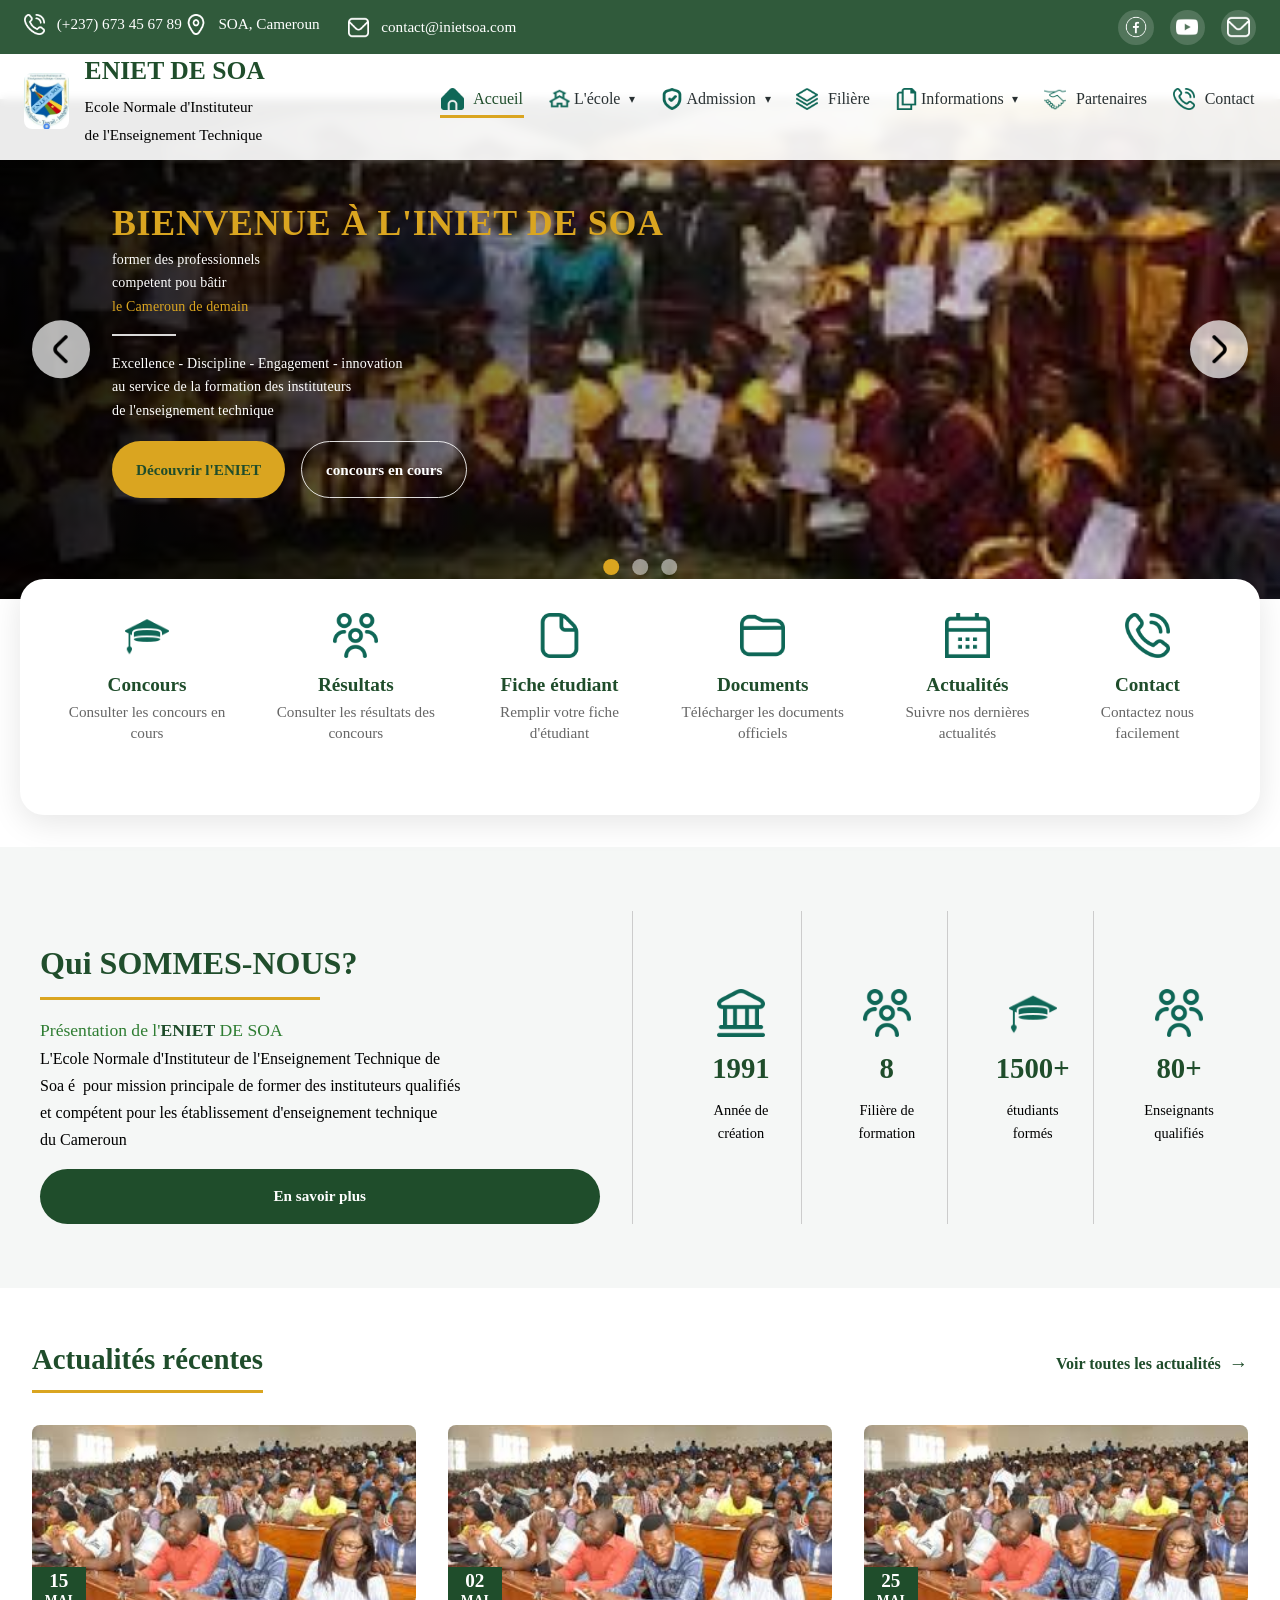
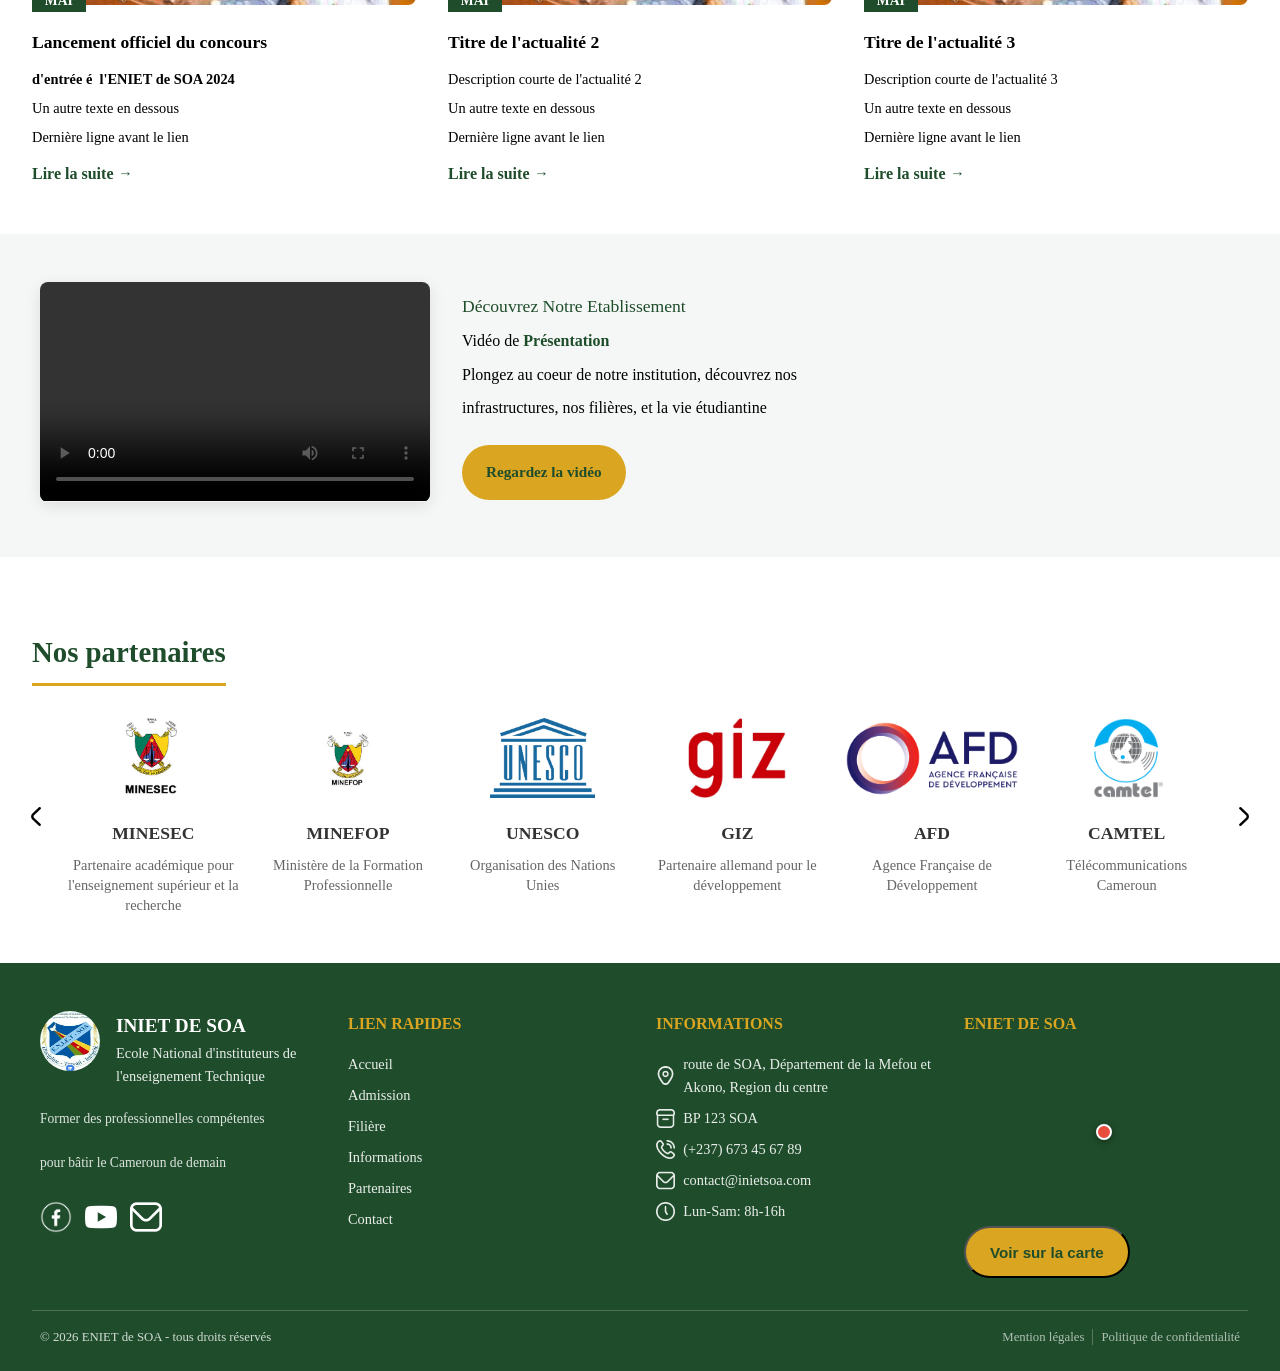
==== commit 30c699b8: "ajout de l'onglet école, admission et filière" ====
--- a/index.html
+++ b/index.html
@@ -54,7 +54,7 @@
     </label>
     <label for="menu-toggle" class="drawer-overlay"></label>
     <nav class="main-nav">
-      <a href="#" class="nav-item">
+      <a href="index.html" class="nav-item active">
         <img src="asset/home.png" alt="" class="nav-icon">
         <span>Accueil</span>
       </a>
@@ -64,7 +64,7 @@
           <span>L'école</span>
         </summary>
         <div class="dropdown-menu">
-          <a href="#">Présentation générale</a>
+          <a href="ecole.html">Présentation générale</a>
           <a href="#">Rôle de l'ENIET</a>
         </div>
       </details>
@@ -74,14 +74,14 @@
           <span>Admission</span>
         </summary>
         <div class="dropdown-menu">
-          <a href="#">Concours d'entrée</a>
+          <a href="admission.html">Concours d'entrée</a>
           <a href="#">Admission par étude de dossier</a>
           <a href="#">Résultat</a>
           <a href="#">Vie estudiantine</a>
           <a href="#">Fiche étudiante</a>
         </div>
       </details>
-      <a href="#" class="nav-item">
+      <a href="filiere.html" class="nav-item">
         <img src="asset/filiere.png" alt="" class="nav-icon">
         <span>Filière</span>
       </a>
@@ -126,7 +126,7 @@
       </div>
 
       <div class="carousel-text">
-        <p class="title">Bienvenue à  l'INIET de SOA</p>
+        <p class="title">Bienvenue à&nbsp;l'INIET de&nbsp;SOA</p>
         <p class="highlight-white">former des professionnels</p>
         <p class="highlight-white">competent pou bâtir</p>
         <p class="highlight-yellow">le Cameroun de demain</p>
@@ -482,8 +482,8 @@
         <div class="footer-column">
           <h4 class="footer-heading">LIEN RAPIDES</h4>
           <ul class="footer-links">
-            <li><a href="#">Accueil</a></li>
-            <li><a href="#">Admission</a></li>
+            <li><a href="index.html">Accueil</a></li>
+            <li><a href="admission.html">Admission</a></li>
             <li><a href="#">Filière</a></li>
             <li><a href="#">Informations</a></li>
             <li><a href="#">Partenaires</a></li>
@@ -505,7 +505,10 @@
         <div class="footer-column footer-map">
           <h4 class="footer-heading">ENIET DE SOA</h4>
           <div class="footer-map-container">
-            <iframe src="https://www.google.com/maps/embed?..."></iframe>
+            <iframe src="https://www.google.com/maps/embed?pb=!1m18!1m12!1m3!1d3980.6592038943737!2d11.4324!3d3.8743!2m3!1f0!2f0!3f0!3m2!1i1024!2i768!4f13.1!3m3!1m2!1s0x0%3A0x0!2zM8KwMTUnMzEuOCJOIDExwrAzMScwNC40IkU!5e0!3m2!1sfr!2scm!4v1698000000000" style="border:0;" allowfullscreen="" loading="lazy" referrerpolicy="no-referrer-when-downgrade"></iframe>
+            <div class="footer-map-marker">
+              <span class="footer-map-tooltip">ENIET DE SOA</span>
+            </div>
           </div>
           <button class="btn btn-map">Voir sur la carte</button>
         </div>
--- a/styles.css
+++ b/styles.css
@@ -1,4 +1,4 @@
-ï»¿:root {
+﻿ï»¿:root {
   font-family: Arial, sans-serif;
   color: #293133;
   background-color: #f5f7f6;
@@ -140,7 +140,9 @@
 .main-nav a:hover,
 .nav-link:hover,
 .main-nav a:focus,
-.nav-link:focus {
+.nav-link:focus,
+.main-nav a.active,
+.nav-link.active {
   color: #1f4d2b;
   outline: none;
   border-bottom: 3px solid #DAA520;
@@ -447,12 +449,105 @@
   color: #ffffff;
 }
 
+.admission-title {
+  font-size: 3.5rem;
+  font-weight: 900;
+  color: #ffffff;
+  text-transform: uppercase;
+  letter-spacing: 0.05em;
+  margin: 0;
+  line-height: 1.1;
+}
+
+.admission-subtitle {
+  font-size: 1.3rem;
+  color: #ffffff;
+  font-weight: 500;
+  margin: 0.5rem 0 0;
+  display: inline;
+}
+
+.admission-underline {
+  border-bottom: 3px solid #DAA520;
+  padding-bottom: 2px;
+}
+
+.admission-desc {
+  font-size: 1rem;
+  color: rgba(255, 255, 255, 0.95);
+  margin: 0.3rem 0 0;
+  line-height: 1.5;
+}
+
 .carousel-divider {
   width: 4rem;
   height: 2px;
   margin: 1rem 0;
   background-color: rgba(255, 255, 255, 0.85);
   border: none;
+}
+
+.carousel-page-title {
+  font-size: 2rem;
+  font-weight: 800;
+  letter-spacing: 0.02em;
+  color: #DAA520;
+  text-transform: uppercase;
+  margin: 0;
+  line-height: 1;
+  pointer-events: none;
+}
+
+.carousel-page-wrapper {
+  display: inline-flex;
+  flex-direction: column;
+  align-items: flex-start;
+  gap: 0;
+  text-align: left;
+}
+
+.carousel-breadcrumb {
+  display: inline-flex;
+  align-items: center;
+  gap: 0.4rem;
+  justify-content: flex-start;
+  flex-wrap: wrap;
+  pointer-events: auto;
+  margin-top: 0;
+  line-height: 1;
+  padding: 0;
+}
+
+.breadcrumb-link {
+  color: #ffffff;
+  text-decoration: underline;
+  font-weight: 600;
+  line-height: 1;
+  padding: 0;
+}
+
+.breadcrumb-active {
+  color: #ffffff;
+  text-decoration: underline;
+  line-height: 1;
+  padding: 0;
+}
+
+.breadcrumb-separator {
+  width: 1rem;
+  height: 1rem;
+  object-fit: contain;
+  filter: brightness(0) invert(1);
+  line-height: 1;
+  padding: 0;
+  vertical-align: middle;
+}
+
+.breadcrumb-current {
+  color: #DAA520;
+  font-weight: 700;
+  line-height: 1;
+  padding: 0;
 }
 
 .carousel-buttons {
@@ -554,24 +649,23 @@
 .quick-access {
   background-color: #ffffff;
   padding: 3.5rem 2rem;
-  /* margin-top: -250px; */
   margin-top: -20px;
   position: relative;
   z-index: 10;
   border-radius: 1.5rem;
   box-shadow: 0 8px 32px rgba(0, 0, 0, 0.1);
-  margin-left: 2rem;
-  margin-right: 2rem;
+  max-width: 1400px;
+  margin-left: 20px;
+  margin-right: 20px;
   margin-bottom: 2rem;
 }
 
 .quick-access-container {
-  max-width: 1200px;
-  /* margin: 0 auto; */
-  margin: 0 0 -65px 0;
-  display: grid;
-  grid-template-columns: repeat(6, 1fr);
-  gap: 2rem;
+  max-width: 1400px;
+  margin: 0 auto;
+  display: flex;
+  grid-template-columns: repeat(8, 1fr);
+  gap: 0.5rem;
 }
 
 .quick-card {
@@ -580,7 +674,7 @@
   align-items: center;
   text-align: center;
   /* padding: 1.5rem; */
-  padding: 12px 0 13px 0;
+  padding: 18px 8px 16px 8px;
   border-radius: 1rem;
   transition: all 0.3s ease;
 }
@@ -595,7 +689,7 @@
   display: flex;
   align-items: center;
   justify-content: center;
-  margin-bottom: 1rem;
+  margin-bottom: 0.5rem;
   margin-top: -40px;
   /* border-radius: 50%;
   background-color: #f2f7f2; */
@@ -612,7 +706,7 @@
   font-size: 1.2rem;
   font-weight: 700;
   color: #1f4d2b;
-  margin: 0.75rem 0 0.5rem;
+  margin: 0.25rem 0 0;
 }
 
 .quick-subtitle {
@@ -816,24 +910,31 @@
   }
 
   .carousel-text {
-    top: auto;
+    position: absolute;
+    top: 0;
     bottom: 0;
     left: 0;
     width: 100%;
     max-width: 100%;
-    /* padding: 1.5rem 1rem; */
-    padding: 4px 20px 47px 60px;
-    background: linear-gradient(180deg, rgba(0, 0, 0, 0.92) 0%, rgba(0, 0, 0, 0.72) 30%, rgba(0, 0, 0, 0.35) 60%, rgba(0, 0, 0, 0.08) 100%);
-    justify-content: flex-end;
+    padding: 2rem 1rem;
+    background: linear-gradient(180deg, rgba(0, 0, 0, 0.85) 0%, rgba(0, 0, 0, 0.6) 50%, rgba(0, 0, 0, 0.85) 100%);
+    justify-content: center;
+    align-items: center;
+    text-align: center;
   }
 
   .carousel-text .title {
-    font-size: 2rem;
-  }
-
-  .carousel-text .highlight-yellow,
-  .carousel-text .highlight-white {
-    font-size: 1rem;
+    font-size: 1.1rem;
+    white-space: nowrap;
+    overflow: hidden;
+    text-overflow: ellipsis;
+  }
+
+  .carousel-divider + .highlight-white {
+    font-size: 0.85rem;
+    white-space: nowrap;
+    overflow: hidden;
+    text-overflow: ellipsis;
   }
 
   .carousel-buttons {
@@ -866,6 +967,15 @@
 
   .carousel-dots {
     bottom: 0.9rem;
+  }
+
+  .carousel-page-wrapper {
+    align-items: center;
+    text-align: center;
+  }
+
+  .carousel-breadcrumb {
+    justify-content: center;
   }
 
   .quick-access {
@@ -879,8 +989,8 @@
   }
 
   .quick-access-container {
-    grid-template-columns: repeat(2, 1fr);
-    gap: 1.5rem;
+    grid-template-columns: repeat(4, 1fr);
+    gap: 0.75rem;
   }
 
   .quick-card {
@@ -1489,7 +1599,8 @@
 
 .footer-logo {
   height: 60px;
-  width: auto;
+  width: 60px;
+  border-radius: 50%;
 }
 
 .footer-title {
@@ -1567,6 +1678,7 @@
 .footer-map-container {
   flex: 1;
   margin-bottom: 1rem;
+  position: relative;
 }
 
 .footer-map-container iframe {
@@ -1576,6 +1688,42 @@
   border-radius: 0.5rem;
 }
 
+.footer-map-marker {
+  position: absolute;
+  top: 45%;
+  left: 48%;
+  width: 12px;
+  height: 12px;
+  background-color: #e74c3c;
+  border-radius: 50%;
+  border: 2px solid #fff;
+  box-shadow: 0 2px 6px rgba(0,0,0,0.4);
+  z-index: 10;
+  cursor: pointer;
+}
+
+.footer-map-tooltip {
+  position: absolute;
+  bottom: calc(100% + 6px);
+  left: 50%;
+  transform: translateX(-50%) scale(0.8);
+  background-color: #1f4d2b;
+  color: #fff;
+  padding: 0.35rem 0.7rem;
+  border-radius: 0.35rem;
+  font-size: 0.75rem;
+  font-weight: 700;
+  white-space: nowrap;
+  opacity: 0;
+  pointer-events: none;
+  transition: opacity 0.2s ease, transform 0.2s ease;
+}
+
+.footer-map-marker:hover .footer-map-tooltip {
+  opacity: 1;
+  transform: translateX(-50%) scale(1);
+}
+
 .btn-map {
   background-color: #DAA520;
   color: #1f4d2b;
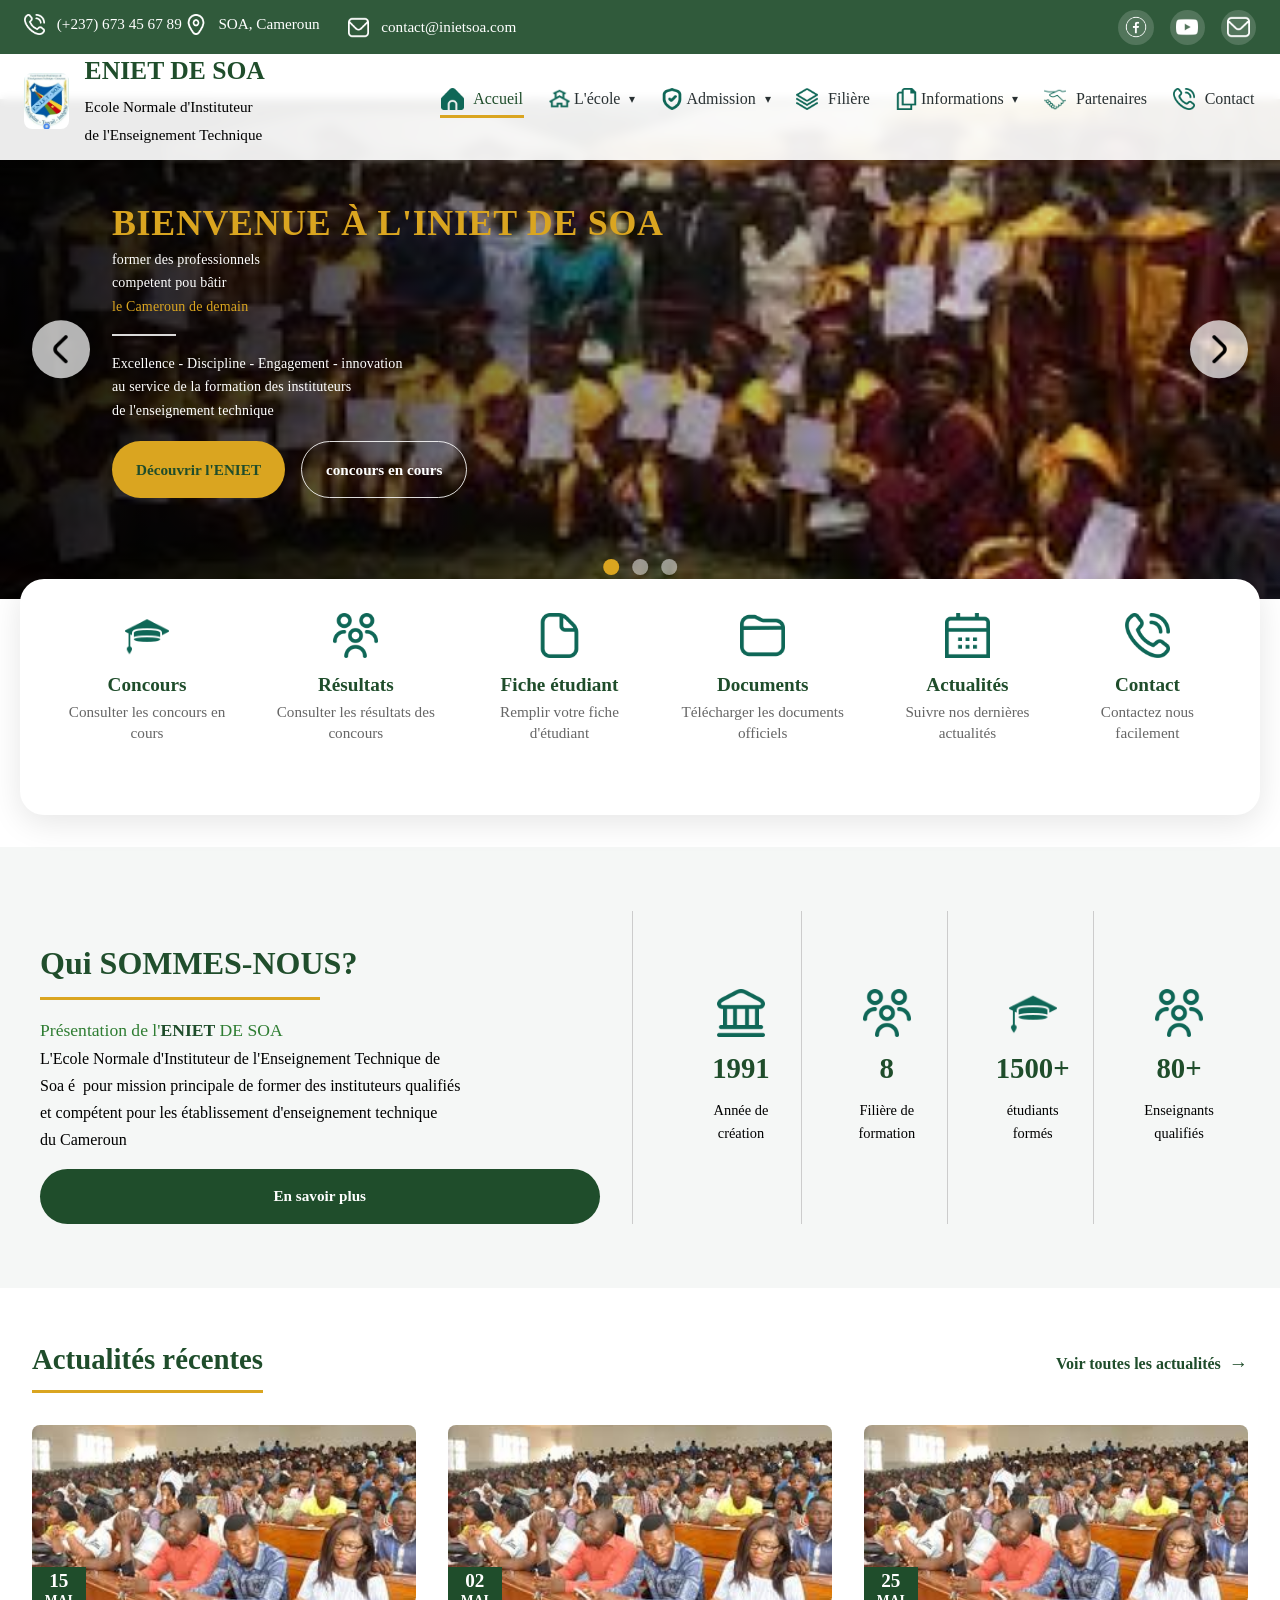
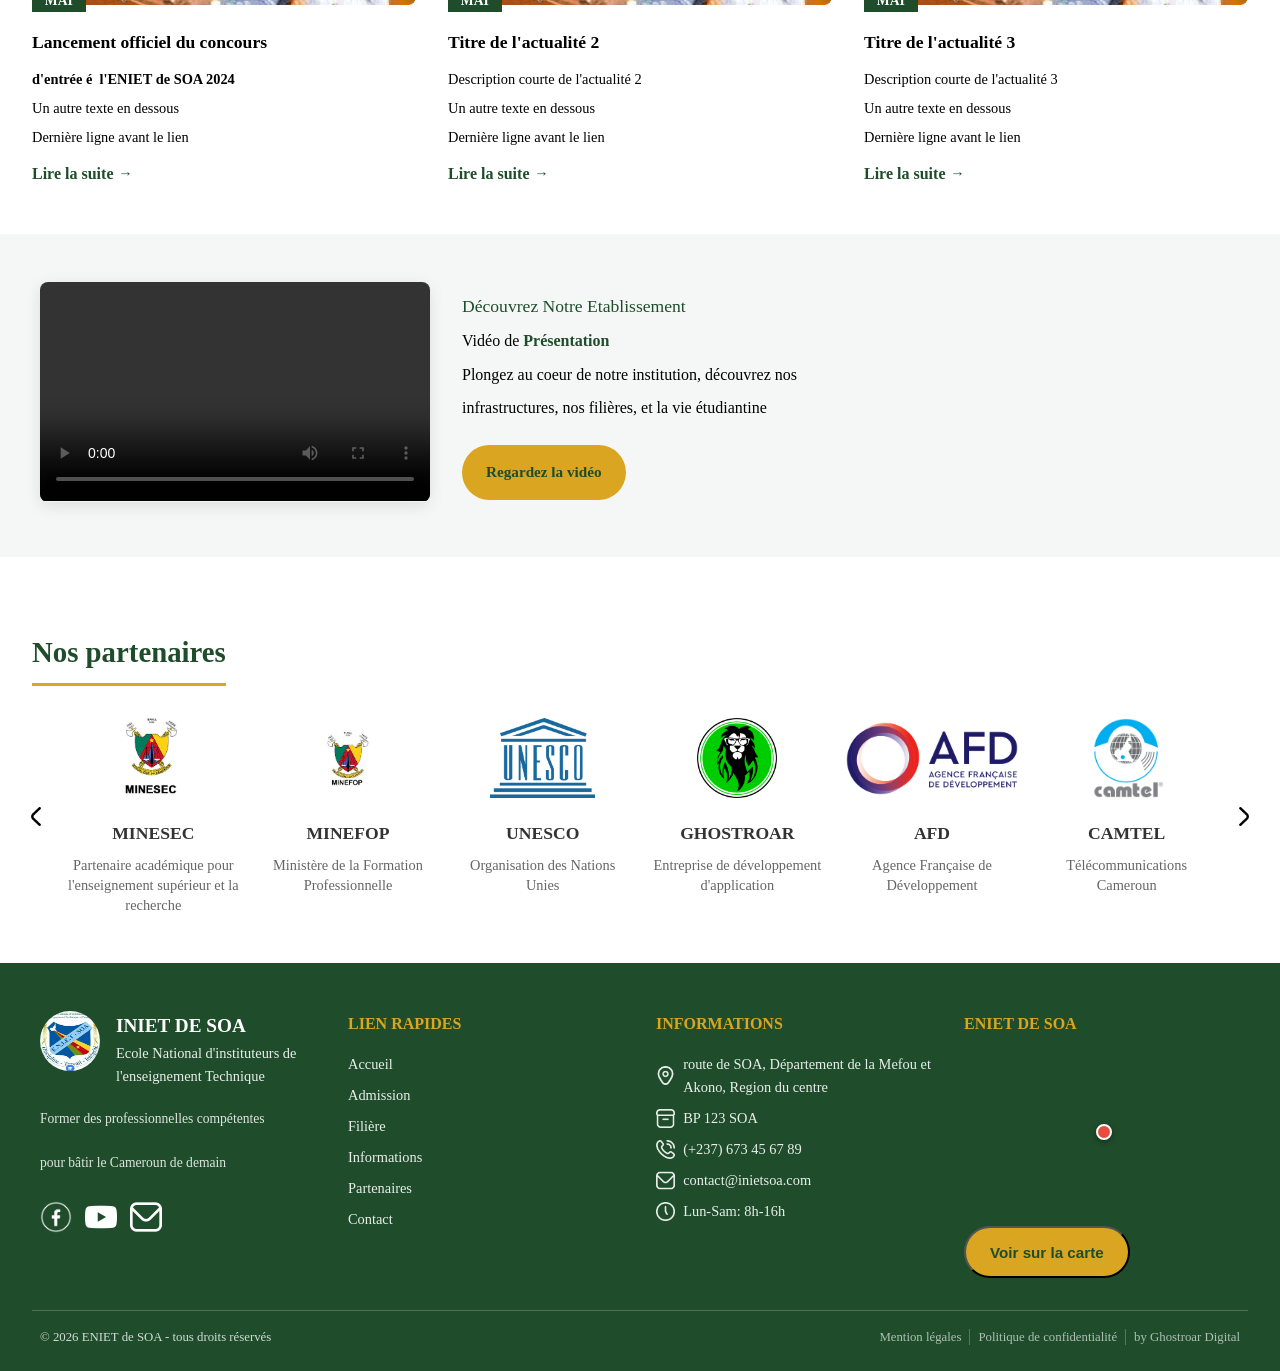
==== commit e78c1eaa: "informations.html" ====
--- a/index.html
+++ b/index.html
@@ -91,7 +91,7 @@
           <span>Informations</span>
         </summary>
         <div class="dropdown-menu">
-          <a href="#">Communiqués</a>
+          <a href="information.html">Communiqués</a>
           <a href="#">Note d'information</a>
           <a href="#">Décisions</a>
           <a href="#">Arréªtés</a>
@@ -344,10 +344,10 @@
               <h4 class="partner-name">UNESCO</h4>
               <p class="partner-desc">Organisation des Nations Unies</p>
             </div>
-            <div class="partner-item">
-              <img src="asset/SOA/giz.jpg" alt="Partenaire 4" class="partner-logo">
-              <h4 class="partner-name">GIZ</h4>
-              <p class="partner-desc">Partenaire allemand pour le développement</p>
+             <div class="partner-item">
+              <img src="asset\SOA\logo-fcbk-512x512(1).png" alt="Partenaire 3" class="partner-logo">
+              <h4 class="partner-name">GHOSTROAR </h4>
+              <p class="partner-desc">Entreprise de développement d'application</p>
             </div>
             <div class="partner-item">
               <img src="asset/SOA/AFD.png" alt="Partenaire 5" class="partner-logo">
@@ -524,6 +524,8 @@
           <a href="#">Mention légales</a>
           <span class="footer-divider-vertical"></span>
           <a href="#">Politique de confidentialité</a>
+          <span class="footer-divider-vertical"></span>
+          <a href="https://ghostroar.com/">by Ghostroar Digital</a>
         </div>
       </div>
     </footer>
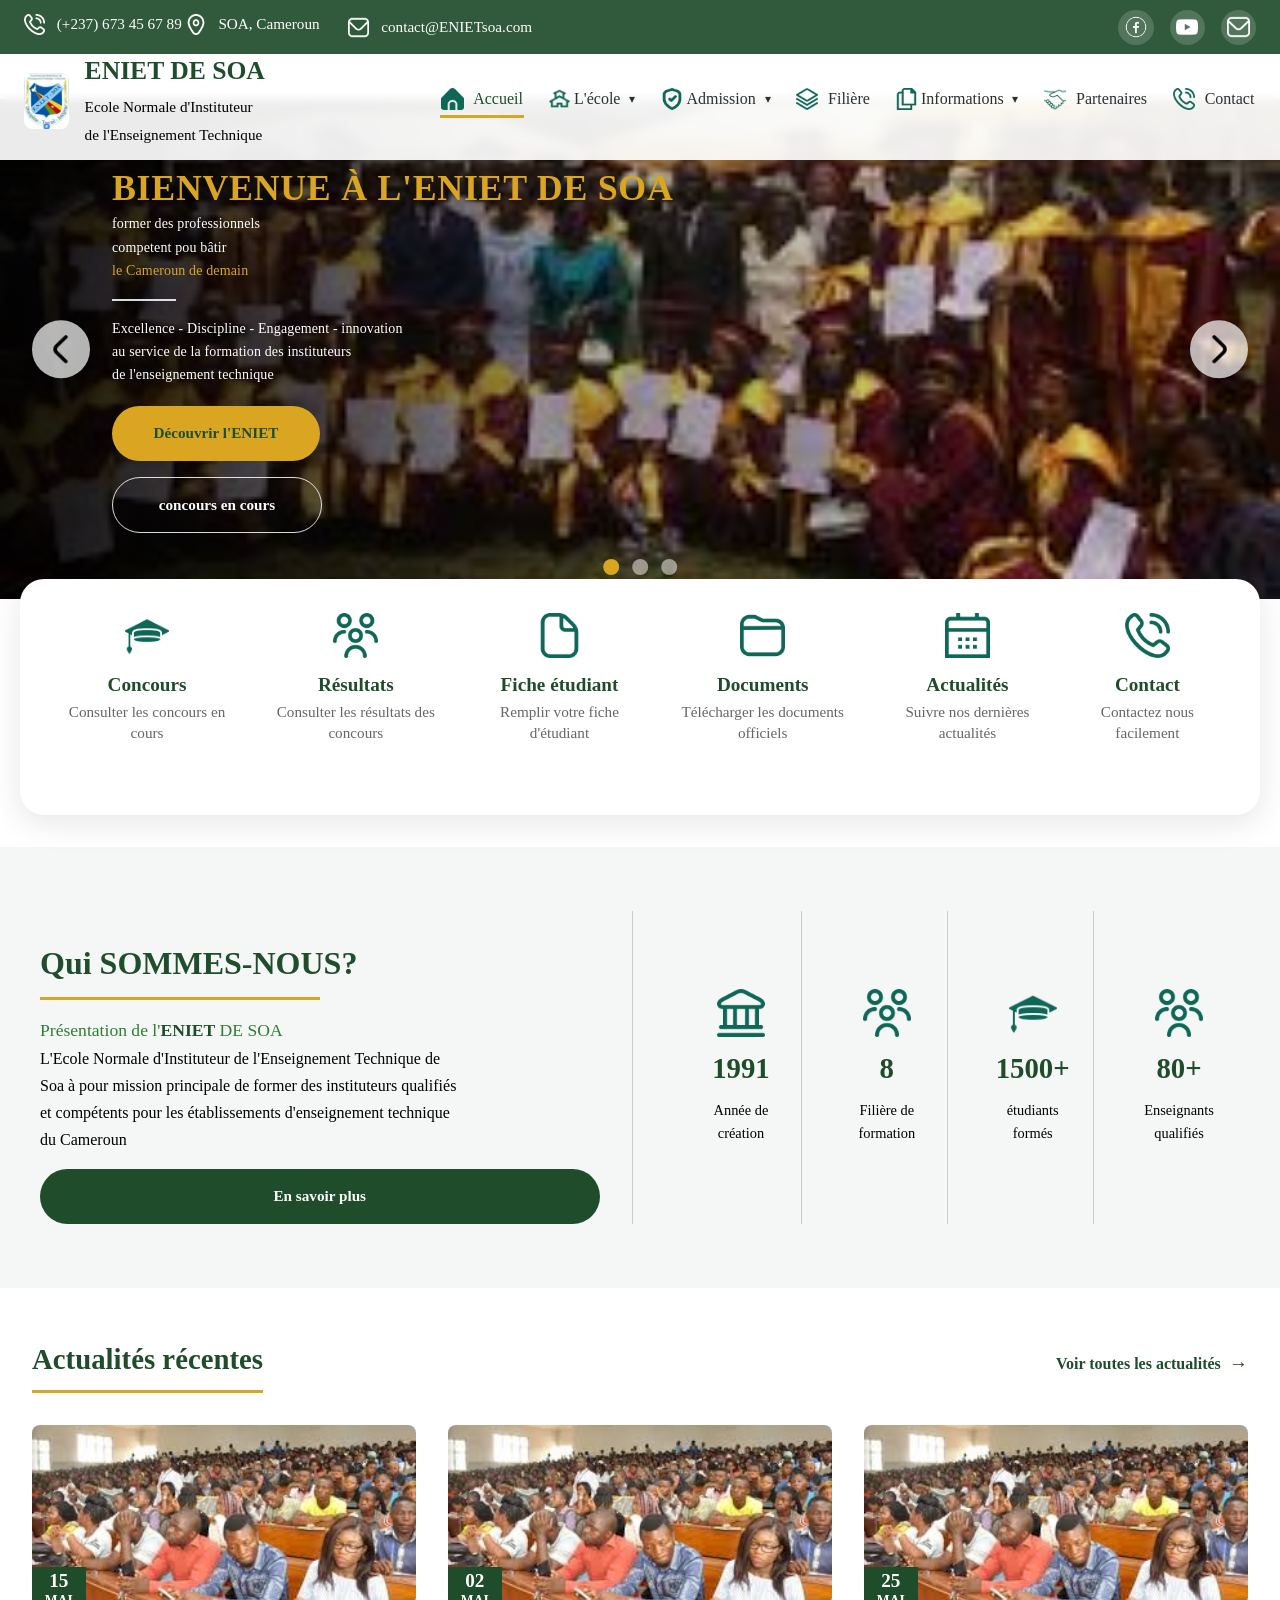
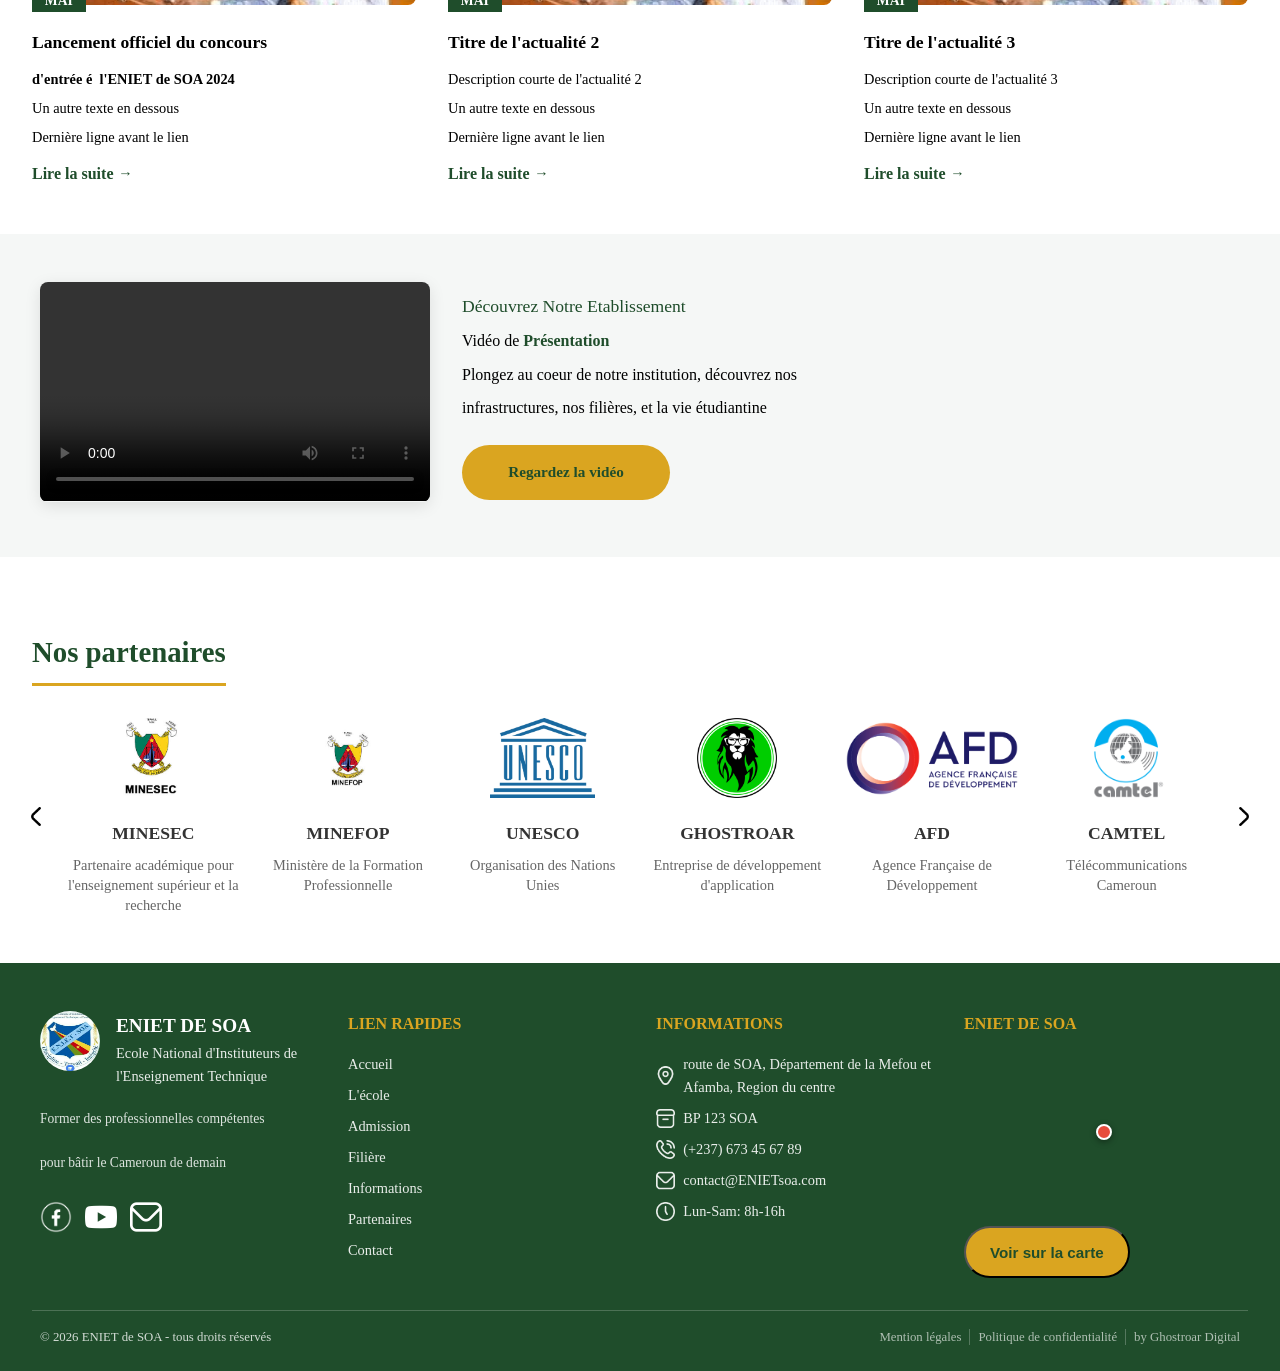
==== commit b81ed2e7: "responsive et modification" ====
--- a/index.html
+++ b/index.html
@@ -3,7 +3,7 @@
 <head>
   <meta charset="UTF-8">
   <meta name="viewport" content="width=device-width, initial-scale=1.0">
-  <title>Accueil - INIET SOA</title>
+  <title>Accueil - ENIET SOA</title>
   <link rel="stylesheet" href="styles.css">
 </head>
 <body>
@@ -23,7 +23,7 @@
       </div>
       <div class="super-item super-email">
         <img src="asset/mail.png" alt="Email" class="super-icon">
-        <span>contact@inietsoa.com</span>
+        <span>contact@ENIETsoa.com</span>
       </div>
     </div>
     <div class="super-header-right">
@@ -41,7 +41,7 @@
 
   <header class="page-header">
     <div class="logo-section">
-      <img src="asset/SOA/logo_INIET.png" alt="Logo INIET" class="logo-img">
+      <img src="asset/SOA/logo_ENIET.png" alt="Logo ENIET" class="logo-img">
       <div class="logo-text">
         <h1>ENIET DE SOA</h1>
         <p class="subtitle-1">Ecole Normale d'Instituteur</p>
@@ -100,7 +100,7 @@
           <a href="#">Archives</a>
         </div>
       </details>
-      <a href="#" class="nav-item">
+      <a href="partenaire.html" class="nav-item">
         <img src="asset/icons8-partenariat-50.png" alt="" class="nav-icon">
         <span>Partenaires</span>
       </a>
@@ -126,7 +126,7 @@
       </div>
 
       <div class="carousel-text">
-        <p class="title">Bienvenue à&nbsp;l'INIET de&nbsp;SOA</p>
+        <p class="title">Bienvenue à&nbsp;l'ENIET de&nbsp;SOA</p>
         <p class="highlight-white">former des professionnels</p>
         <p class="highlight-white">competent pou bâtir</p>
         <p class="highlight-yellow">le Cameroun de demain</p>
@@ -210,8 +210,8 @@
           <div class="about-text-content">
             <p class="about-text-green">Présentation de l'<span class="text-dark-green">ENIET</span> DE SOA</p>
             <p class="about-text-black">L'Ecole Normale d'Instituteur de l'Enseignement Technique de</p>
-            <p class="about-text-black">Soa é  pour mission principale de former des instituteurs qualifiés</p>
-            <p class="about-text-black">et compétent pour les établissement d'enseignement technique</p>
+            <p class="about-text-black">Soa à pour mission principale de former des instituteurs qualifiés</p>
+            <p class="about-text-black">et compétents pour les établissements d'enseignement technique</p>
             <p class="about-text-black">du Cameroun</p>
           </div>
           <a href="#" class="btn btn-about">En savoir plus</a>
@@ -463,11 +463,11 @@
       <div class="footer-container">
         <div class="footer-column footer-brand">
           <div class="footer-logo-group">
-            <img src="asset/SOA/logo_INIET.png" alt="Logo INIET" class="footer-logo">
+            <img src="asset\SOA\logo_ENIET.png" alt="Logo ENIET" class="footer-logo">
             <div class="footer-brand-text">
-              <p class="footer-title">INIET DE SOA</p>
-              <p class="footer-subtitle">Ecole National d'instituteurs de</p>
-              <p class="footer-subtitle">l'enseignement Technique</p>
+              <p class="footer-title">ENIET DE SOA</p>
+              <p class="footer-subtitle">Ecole National d'Instituteurs de</p>
+              <p class="footer-subtitle">l'Enseignement Technique</p>
             </div>
           </div>
 <p class="footer-desc">Former des professionnelles compétentes</p>
@@ -483,10 +483,11 @@
           <h4 class="footer-heading">LIEN RAPIDES</h4>
           <ul class="footer-links">
             <li><a href="index.html">Accueil</a></li>
+            <li><a href="ecole.html">L'école</a></li>
             <li><a href="admission.html">Admission</a></li>
-            <li><a href="#">Filière</a></li>
-            <li><a href="#">Informations</a></li>
-            <li><a href="#">Partenaires</a></li>
+            <li><a href="filiere.html">Filière</a></li>
+            <li><a href="information.html">Informations</a></li>
+            <li><a href="partenaire.html">Partenaires</a></li>
             <li><a href="#">Contact</a></li>
           </ul>
         </div>
@@ -494,10 +495,10 @@
         <div class="footer-column">
           <h4 class="footer-heading">INFORMATIONS</h4>
           <ul class="footer-links">
-            <li><a href="#"><img src="asset/localisation.png" alt="Localisation" class="footer-icon"> route de SOA, Département de la Mefou et Akono, Region du centre</a></li>
+            <li><a href="#"><img src="asset/localisation.png" alt="Localisation" class="footer-icon"> route de SOA, Département de la Mefou et Afamba, Region du centre</a></li>
             <li><a href="#"><img src="asset/postale.png" alt="Boé®te postale" class="footer-icon"> BP 123 SOA</a></li>
             <li><a href="#"><img src="asset/contact.png" alt="Téléphone" class="footer-icon"> (+237) 673 45 67 89</a></li>
-            <li><a href="#"><img src="asset/mail.png" alt="Email" class="footer-icon"> contact@inietsoa.com</a></li>
+            <li><a href="#"><img src="asset/mail.png" alt="Email" class="footer-icon"> contact@ENIETsoa.com</a></li>
             <li><a href="#"><img src="asset/time.png" alt="Horaires" class="footer-icon"> Lun-Sam: 8h-16h</a></li>
           </ul>
         </div>
--- a/styles.css
+++ b/styles.css
@@ -317,45 +317,47 @@
 }
 
 .carousel-text {
-  position: absolute;
-  top: 0;
-  left: 0;
-  bottom: 0;
-  width: 100%;
-  max-width: none;
-  padding: 3rem 4rem 3rem 7rem;
-  display: flex;
-  flex-direction: column;
-  justify-content: center;
-  background: linear-gradient(90deg, rgba(0, 0, 0, 0.92) 0%, rgba(0, 0, 0, 0.7) 20%, rgba(0, 0, 0, 0.35) 40%, rgba(0, 0, 0, 0) 100%);
-  border-radius: 0;
-  text-align: left;
-  z-index: 6;
-  box-shadow: none;
-  border: none;
-  pointer-events: none;
-}
-
-@media (max-width: 720px) {
-  .carousel-text {
-    top: auto;
-    bottom: 0;
-    left: 0;
-    width: 100%;
-    max-width: 100%;
-    padding: 1.5rem 1rem;
-    background: linear-gradient(180deg, rgba(0, 0, 0, 0.92) 0%, rgba(0, 0, 0, 0.72) 30%, rgba(0, 0, 0, 0.35) 60%, rgba(0, 0, 0, 0.08) 100%);
-    justify-content: flex-end;
-  }
-
-  .carousel-text .title {
-    font-size: 2rem;
-  }
-
-  .carousel-text .highlight-yellow,
-  .carousel-text .highlight-white {
-    font-size: 1rem;
-  }
+   position: absolute;
+   top: 0;
+   left: 0;
+   bottom: 0;
+   width: 100%;
+   max-width: none;
+   padding: 3rem 4rem 3rem 7rem;
+   display: flex;
+   flex-direction: column;
+   justify-content: center;
+   background: linear-gradient(90deg, rgba(0, 0, 0, 0.92) 0%, rgba(0, 0, 0, 0.7) 20%, rgba(0, 0, 0, 0.35) 40%, rgba(0, 0, 0, 0) 100%);
+   border-radius: 0;
+   text-align: left;
+   z-index: 6;
+   box-shadow: none;
+   border: none;
+   pointer-events: none;
+ }
+
+ @media (max-width: 720px) {
+   .carousel-text {
+     top: auto;
+     bottom: 0;
+     left: 0;
+     width: 100%;
+     max-width: 100%;
+     padding: 1.5rem 1rem;
+     background: linear-gradient(180deg, rgba(0, 0, 0, 0.92) 0%, rgba(0, 0, 0, 0.72) 30%, rgba(0, 0, 0, 0.35) 60%, rgba(0, 0, 0, 0.08) 100%);
+     justify-content: flex-end;
+     text-align: left;
+   }
+
+   .carousel-text .title {
+     font-size: 2rem;
+   }
+
+   .carousel-text .highlight-yellow,
+   .carousel-text .highlight-white {
+     font-size: 1rem;
+   }
+ }
 
   .carousel-buttons {
     flex-direction: column;
@@ -450,34 +452,37 @@
 }
 
 .admission-title {
-  font-size: 3.5rem;
-  font-weight: 900;
-  color: #ffffff;
-  text-transform: uppercase;
-  letter-spacing: 0.05em;
-  margin: 0;
-  line-height: 1.1;
-}
-
-.admission-subtitle {
-  font-size: 1.3rem;
-  color: #ffffff;
-  font-weight: 500;
-  margin: 0.5rem 0 0;
-  display: inline;
-}
-
-.admission-underline {
-  border-bottom: 3px solid #DAA520;
-  padding-bottom: 2px;
-}
-
-.admission-desc {
-  font-size: 1rem;
-  color: rgba(255, 255, 255, 0.95);
-  margin: 0.3rem 0 0;
-  line-height: 1.5;
-}
+   font-size: 3.5rem;
+   font-weight: 900;
+   color: #ffffff;
+   text-transform: uppercase;
+   letter-spacing: 0.05em;
+   margin: 0;
+   line-height: 1.1;
+   text-align: left;
+ }
+
+ .admission-subtitle {
+   font-size: 1.3rem;
+   color: #ffffff;
+   font-weight: 500;
+   margin: 0.5rem 0 0;
+   display: inline;
+   text-align: left;
+ }
+
+ .admission-underline {
+   border-bottom: 3px solid #DAA520;
+   padding-bottom: 2px;
+ }
+
+ .admission-desc {
+   font-size: 1rem;
+   color: rgba(255, 255, 255, 0.95);
+   margin: 0.3rem 0 0;
+   line-height: 1.5;
+   text-align: left;
+ }
 
 .carousel-divider {
   width: 4rem;
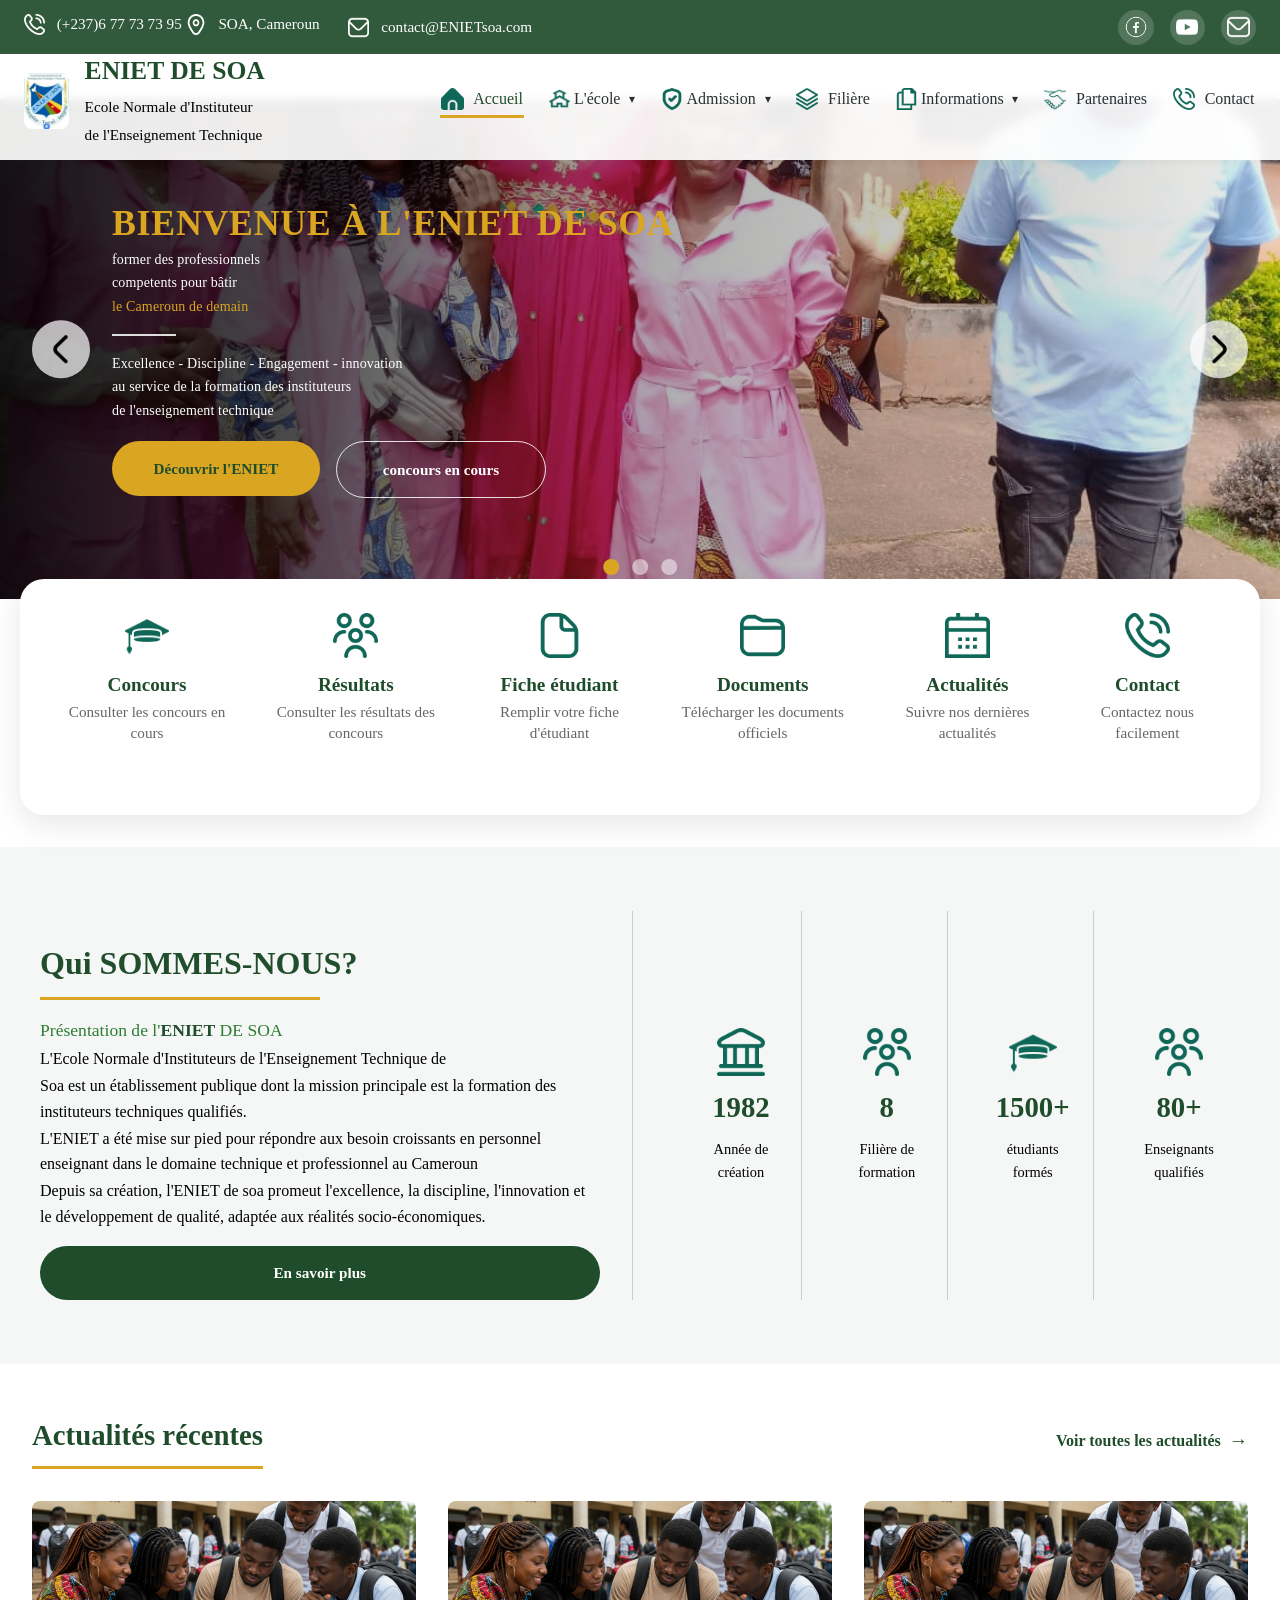
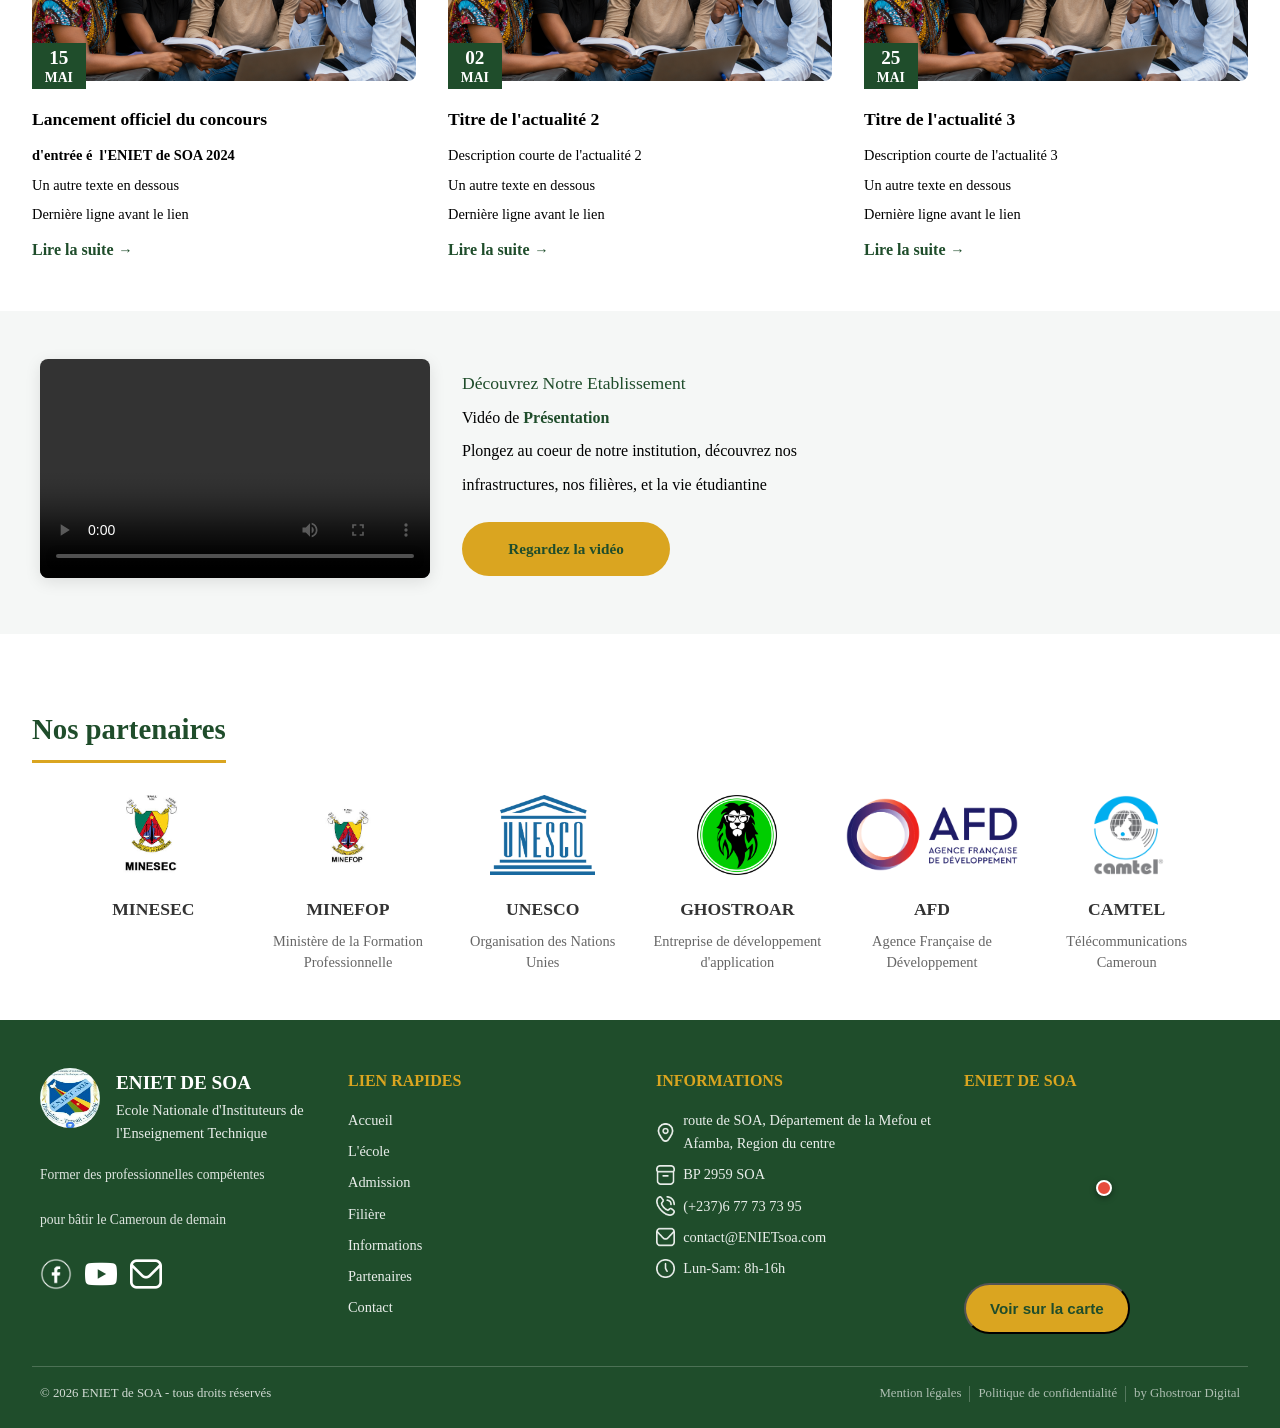
==== commit 259620c9: "modification sur la responsivité" ====
--- a/index.html
+++ b/index.html
@@ -13,7 +13,7 @@
         <div class="marquee-content">
           <span class="super-item">
             <img src="asset/contact.png" alt="Téléphone" class="super-icon">
-            <span>(+237) 673 45 67 89</span>
+            <span>(+237)6 77 73 73 95</span>
           </span>
           <span class="super-item">
             <img src="asset/localisation.png" alt="Localisation" class="super-icon">
@@ -115,20 +115,20 @@
     <div class="carousel">
       <div class="carousel-container">
         <div class="carousel-slide fade">
-          <img src="asset/SOA/étudiant.png" alt="Slide 1">
+          <img src="asset\SOA\slide4.jpg" alt="Slide 1">
         </div>
         <div class="carousel-slide fade">
-          <img src="asset/SOA/ETUDIANTS.png" alt="Slide 2">
+          <img src="asset\SOA\slide12.jpg" alt="Slide 2">
         </div>
         <div class="carousel-slide fade">
-          <img src="asset/SOA/REP.png" alt="Slide 3">
+          <img src="asset\SOA\slide13.jpg" alt="Slide 3">
         </div>
       </div>
 
       <div class="carousel-text">
         <p class="title">Bienvenue à&nbsp;l'ENIET de&nbsp;SOA</p>
         <p class="highlight-white">former des professionnels</p>
-        <p class="highlight-white">competent pou bâtir</p>
+        <p class="highlight-white">competents pour bâtir</p>
         <p class="highlight-yellow">le Cameroun de demain</p>
         <hr class="carousel-divider">
         <p class="highlight-white">Excellence - Discipline - Engagement - innovation</p>
@@ -209,10 +209,10 @@
           <h2 class="about-title">Qui SOMMES-NOUS?<span class="about-underline"></span></h2>
           <div class="about-text-content">
             <p class="about-text-green">Présentation de l'<span class="text-dark-green">ENIET</span> DE SOA</p>
-            <p class="about-text-black">L'Ecole Normale d'Instituteur de l'Enseignement Technique de</p>
-            <p class="about-text-black">Soa à pour mission principale de former des instituteurs qualifiés</p>
-            <p class="about-text-black">et compétents pour les établissements d'enseignement technique</p>
-            <p class="about-text-black">du Cameroun</p>
+            <p class="about-text-black">L'Ecole Normale d'Instituteurs de l'Enseignement Technique de</p>
+            <p class="about-text-black">Soa est un établissement publique dont la mission principale est la formation des instituteurs techniques qualifiés.</p>
+            <p class="about-text-black">L'ENIET a été mise sur pied pour répondre aux besoin croissants en personnel enseignant dans le domaine technique et professionnel au Cameroun</p>
+            <p class="about-text-black">Depuis sa création, l'ENIET de soa promeut l'excellence, la discipline, l'innovation et le développement de qualité, adaptée aux réalités socio-économiques.</p>
           </div>
           <a href="#" class="btn btn-about">En savoir plus</a>
         </div>
@@ -221,7 +221,7 @@
            <div class="stat-icon">
              <img src="asset\SCHOOL.png" alt="Année" class="stat-img">
            </div>
-           <div class="stat-number">1991</div>
+           <div class="stat-number">1982</div>
            <div class="stat-label">Année de création</div>
          </div>
          <div class="stat-card">
@@ -260,7 +260,7 @@
       <div class="news-container">
         <div class="news-card">
           <div class="news-img-container">
-            <img src="asset\SOA\ETUDIANTS.png" alt="Actualité 1" class="news-img">
+            <img src="asset\SOA\etudiantine.png" alt="Actualité 1" class="news-img">
             <div class="news-date"><span class="date-day">15</span><span class="date-month">MAI</span></div>
           </div>
           <h3 class="news-card-title">Lancement officiel du concours</h3>
@@ -274,7 +274,7 @@
         </div>
         <div class="news-card">
           <div class="news-img-container">
-            <img src="asset\SOA\ETUDIANTS.png" alt="Actualité 2" class="news-img">
+            <img src="asset\SOA\etudiantine.png" alt="Actualité 2" class="news-img">
             <div class="news-date"><span class="date-day">02</span><span class="date-month">MAI</span></div>
           </div>
           <h3 class="news-card-title">Titre de l'actualité 2</h3>
@@ -288,7 +288,7 @@
         </div>
         <div class="news-card">
           <div class="news-img-container">
-            <img src="asset\SOA\ETUDIANTS.png" alt="Actualité 3" class="news-img">
+            <img src="asset\SOA\etudiantine.png" alt="Actualité 3" class="news-img">
             <div class="news-date"><span class="date-day">25</span><span class="date-month">MAI</span></div>
           </div>
           <h3 class="news-card-title">Titre de l'actualité 3</h3>
@@ -326,13 +326,12 @@
 <section class="partners-section">
       <h2 class="partners-title">Nos partenaires<span class="partners-underline"></span></h2>
       <div class="partners-slider-container">
-         <button class="partner-btn prev" onclick="changePartnerSlide(-1)"><img src="asset/pres.png" alt="Précédent"></button>
+        <button class="partner-btn prev" onclick="changePartnerSlide(-1)"><img src="asset/pres.png" alt="Précédent"></button>
         <div class="partners-slider">
           <div class="partner-slide active">
             <div class="partner-item">
               <img src="asset/SOA/MINISEC.png" alt="Partenaire 1" class="partner-logo">
               <h4 class="partner-name">MINESEC</h4>
-              <p class="partner-desc">Partenaire académique pour l'enseignement supérieur et la recherche</p>
             </div>
             <div class="partner-item">
               <img src="asset/SOA/MINEFOP.png" alt="Partenaire 2" class="partner-logo">
@@ -344,9 +343,9 @@
               <h4 class="partner-name">UNESCO</h4>
               <p class="partner-desc">Organisation des Nations Unies</p>
             </div>
-             <div class="partner-item">
-              <img src="asset\SOA\logo-fcbk-512x512(1).png" alt="Partenaire 3" class="partner-logo">
-              <h4 class="partner-name">GHOSTROAR </h4>
+            <div class="partner-item">
+              <img src="asset/SOA/logo-fcbk-512x512(1).png" alt="Partenaire 4" class="partner-logo">
+              <h4 class="partner-name">GHOSTROAR</h4>
               <p class="partner-desc">Entreprise de développement d'application</p>
             </div>
             <div class="partner-item">
@@ -361,7 +360,7 @@
             </div>
           </div>
         </div>
-         <button class="partner-btn next" onclick="changePartnerSlide(1)"><img src="asset/next.png" alt="Suivant"></button>
+        <button class="partner-btn next" onclick="changePartnerSlide(1)"><img src="asset/next.png" alt="Suivant"></button>
       </div>
     </section>
 
@@ -466,7 +465,7 @@
             <img src="asset\SOA\logo_ENIET.png" alt="Logo ENIET" class="footer-logo">
             <div class="footer-brand-text">
               <p class="footer-title">ENIET DE SOA</p>
-              <p class="footer-subtitle">Ecole National d'Instituteurs de</p>
+              <p class="footer-subtitle">Ecole Nationale d'Instituteurs de</p>
               <p class="footer-subtitle">l'Enseignement Technique</p>
             </div>
           </div>
@@ -496,8 +495,8 @@
           <h4 class="footer-heading">INFORMATIONS</h4>
           <ul class="footer-links">
             <li><a href="#"><img src="asset/localisation.png" alt="Localisation" class="footer-icon"> route de SOA, Département de la Mefou et Afamba, Region du centre</a></li>
-            <li><a href="#"><img src="asset/postale.png" alt="Boé®te postale" class="footer-icon"> BP 123 SOA</a></li>
-            <li><a href="#"><img src="asset/contact.png" alt="Téléphone" class="footer-icon"> (+237) 673 45 67 89</a></li>
+            <li><a href="#"><img src="asset/postale.png" alt="Boé®te postale" class="footer-icon"> BP 2959  SOA</a></li>
+            <li><a href="#"><img src="asset/contact.png" alt="Téléphone" class="footer-icon"> (+237)6 77 73 73 95</a></li>
             <li><a href="#"><img src="asset/mail.png" alt="Email" class="footer-icon"> contact@ENIETsoa.com</a></li>
             <li><a href="#"><img src="asset/time.png" alt="Horaires" class="footer-icon"> Lun-Sam: 8h-16h</a></li>
           </ul>
--- a/styles.css
+++ b/styles.css
@@ -356,8 +356,39 @@
    .carousel-text .highlight-yellow,
    .carousel-text .highlight-white {
      font-size: 1rem;
-   }
- }
+}
+}
+
+/* Quick access section mobile styles */
+@media (max-width: 768px) {
+  .quick-access {
+    padding: 16px 2rem 25px 1rem !important;
+    overflow-x: auto !important;
+    white-space: nowrap !important;
+    -ms-overflow-style: none !important;
+    scrollbar-width: none !important;
+  }
+
+  .quick-access::-webkit-scrollbar {
+    display: none !important;
+  }
+
+  .quick-access-container {
+    flex-wrap: nowrap !important;
+    justify-content: flex-start !important;
+    gap: 1rem !important;
+    padding: 0.5rem 1rem 0.5rem 0 !important;
+    scroll-snap-type: x mandatory !important;
+  }
+
+  .quick-card {
+    flex: 0 0 auto !important;
+    min-width: calc(100vw - 2rem) !important;
+    max-width: calc(100vw - 2rem) !important;
+    padding: 12px 16px 10px 16px !important;
+    scroll-snap-align: start !important;
+  }
+}
 
   .carousel-buttons {
     flex-direction: column;
@@ -420,6 +451,7 @@
   width: 1.8rem;
   height: 1.8rem;
   object-fit: contain;
+  margin: auto;
 }
 
 .carousel-text p {
@@ -557,9 +589,10 @@
 
 .carousel-buttons {
   display: flex;
-  flex-wrap: wrap;
+  flex-wrap: nowrap;
   gap: 1rem;
   margin-top: 1.2rem;
+  flex-direction: row;
 }
 
 .btn {
@@ -607,7 +640,6 @@
   display: inline-flex;
   align-items: center;
   justify-content: center;
-  pointer-events: auto;
 }
 
 .carousel-btn:hover {
@@ -621,6 +653,16 @@
 
 .carousel-btn.next {
   right: 2rem;
+}
+
+.partner-btn {
+  display: none !important;
+}
+
+@media (max-width: 768px) {
+  .partner-btn {
+    display: inline-flex !important;
+  }
 }
 
 .carousel-dots {
@@ -1776,6 +1818,49 @@
   text-decoration: underline;
 }
 
+/* Quick access section mobile styles */
+@media (max-width: 768px) {
+  .quick-access {
+    padding: 16px 1rem 25px 1rem !important;
+    overflow-x: auto !important;
+    white-space: nowrap !important;
+    -ms-overflow-style: none !important;
+    scrollbar-width: none !important;
+    position: relative;
+  }
+
+  .quick-access::after {
+    content: '››';
+    position: absolute;
+    right: 1rem;
+    top: 50%;
+    transform: translateY(-50%);
+    color: rgba(255, 255, 255, 0.7);
+    font-size: 2rem;
+    pointer-events: none;
+  }
+
+  .quick-access::-webkit-scrollbar {
+    display: none !important;
+  }
+
+  .quick-access-container {
+    flex-wrap: nowrap !important;
+    justify-content: flex-start !important;
+    gap: 1rem !important;
+    padding: 0.5rem 2rem 0.5rem 0 !important;
+    scroll-snap-type: x mandatory !important;
+  }
+
+  .quick-card {
+    flex: 0 0 auto !important;
+    min-width: 280px !important;
+    max-width: 280px !important;
+    padding: 12px 16px 10px 16px !important;
+    scroll-snap-align: start !important;
+  }
+}
+
 @media (max-width: 720px) {
   .footer-container {
     grid-template-columns: 1fr;
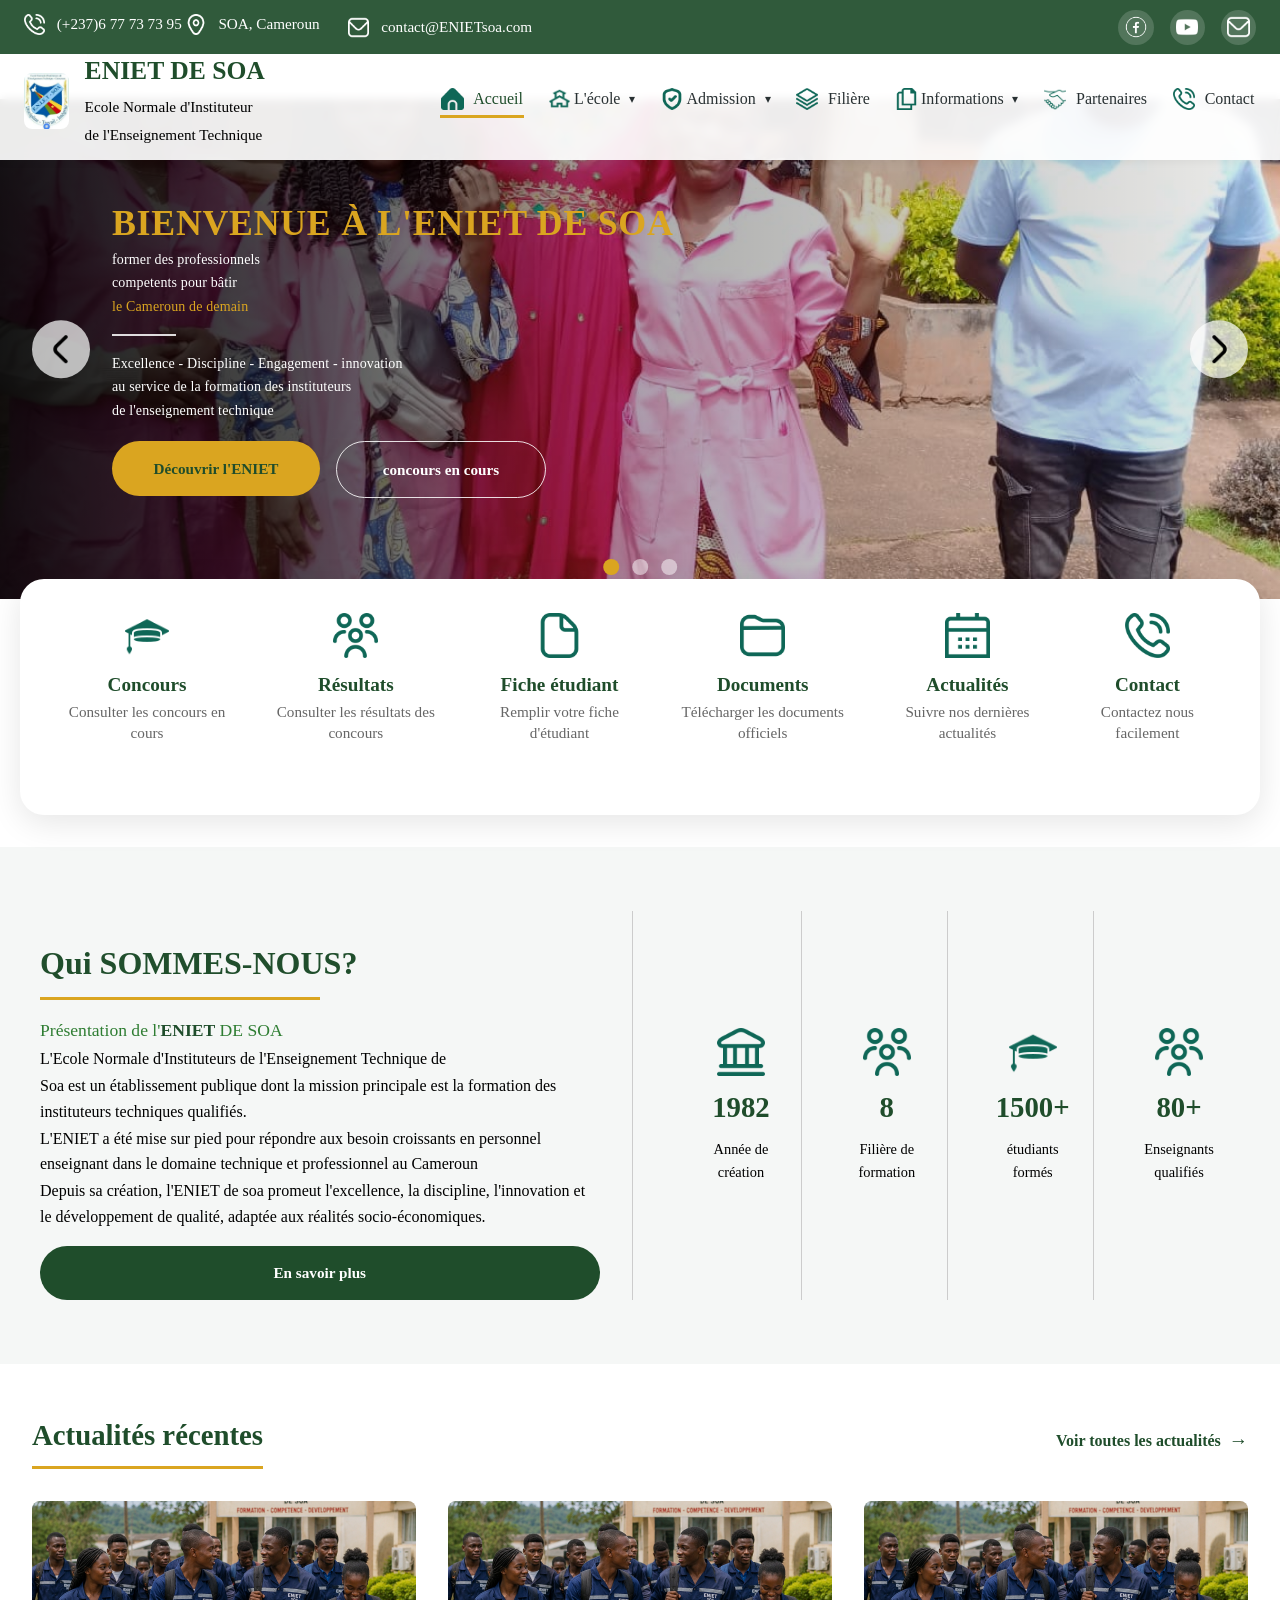
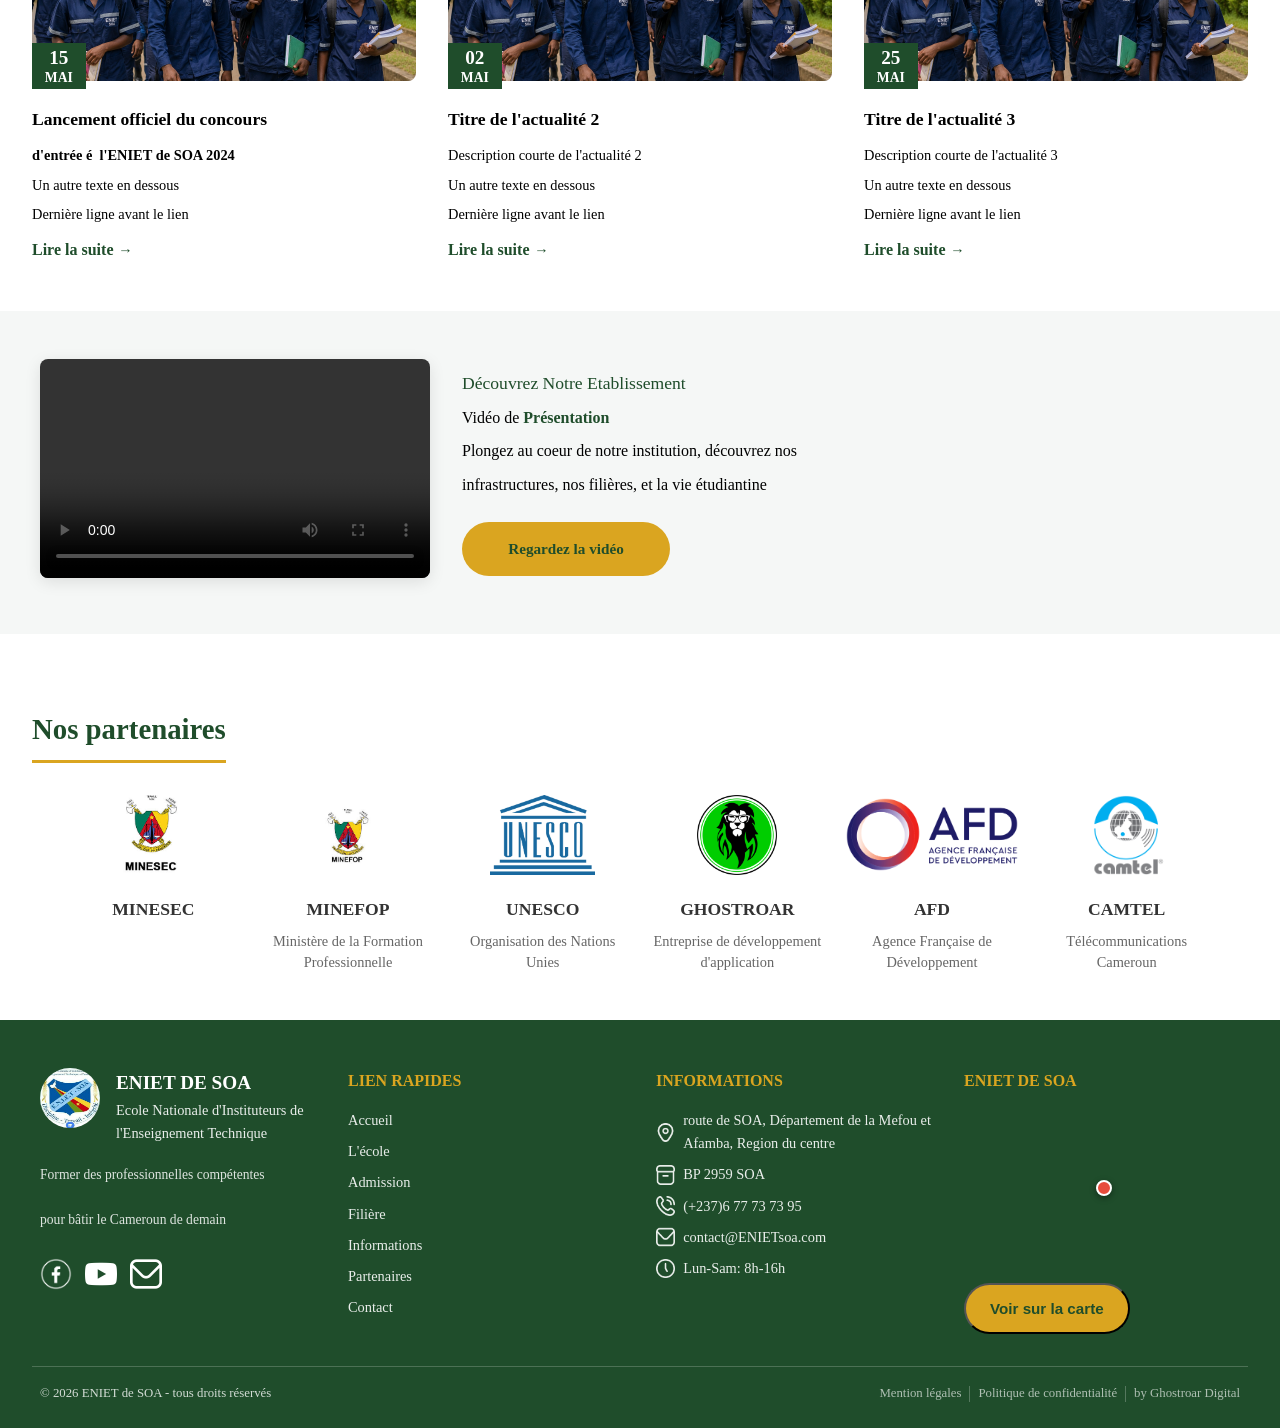
==== commit e8707a9f: "modification 1" ====
--- a/index.html
+++ b/index.html
@@ -260,7 +260,7 @@
       <div class="news-container">
         <div class="news-card">
           <div class="news-img-container">
-            <img src="asset\SOA\etudiantine.png" alt="Actualité 1" class="news-img">
+            <img src="asset\SOA\file_00000000f2707243bc79892d076018e0.png" alt="Actualité 1" class="news-img">
             <div class="news-date"><span class="date-day">15</span><span class="date-month">MAI</span></div>
           </div>
           <h3 class="news-card-title">Lancement officiel du concours</h3>
@@ -274,7 +274,7 @@
         </div>
         <div class="news-card">
           <div class="news-img-container">
-            <img src="asset\SOA\etudiantine.png" alt="Actualité 2" class="news-img">
+            <img src="asset\SOA\file_00000000f2707243bc79892d076018e0.png" alt="Actualité 2" class="news-img">
             <div class="news-date"><span class="date-day">02</span><span class="date-month">MAI</span></div>
           </div>
           <h3 class="news-card-title">Titre de l'actualité 2</h3>
@@ -288,7 +288,7 @@
         </div>
         <div class="news-card">
           <div class="news-img-container">
-            <img src="asset\SOA\etudiantine.png" alt="Actualité 3" class="news-img">
+            <img src="asset\SOA\file_00000000f2707243bc79892d076018e0.png" alt="Actualité 3" class="news-img">
             <div class="news-date"><span class="date-day">25</span><span class="date-month">MAI</span></div>
           </div>
           <h3 class="news-card-title">Titre de l'actualité 3</h3>
--- a/styles.css
+++ b/styles.css
@@ -660,9 +660,73 @@
 }
 
 @media (max-width: 768px) {
-  .partner-btn {
-    display: inline-flex !important;
-  }
+   .menu-button {
+     display: block;
+   }
+ 
+   .menu-icon {
+     width: 2rem;
+     height: 2rem;
+     object-fit: contain;
+   }
+ 
+   .drawer-overlay {
+     display: block;
+     position: fixed;
+     inset: 0;
+     background: rgba(0, 0, 0, 0.35);
+     opacity: 0;
+     visibility: hidden;
+     transition: opacity 0.3s ease;
+     z-index: 101;
+   }
+ 
+   .main-nav {
+     position: fixed;
+     top: 0;
+     right: 0;
+     height: 100vh;
+     width: 50%;
+     background-color: #ffffff;
+     transform: translateX(100%);
+     transition: transform 0.3s ease;
+     padding: 3.2rem 1rem 1.5rem;
+     display: flex;
+     flex-direction: column;
+     gap: 0;
+     z-index: 102;
+     overflow-y: auto;
+   }
+ 
+   .menu-toggle:checked + .menu-button + .drawer-overlay {
+     opacity: 1;
+     visibility: visible;
+   }
+ 
+   .main-nav a,
+   .nav-link {
+     display: flex;
+     align-items: center;
+     gap: 0.4rem;
+     text-align: left;
+     padding: 0.9rem 0;
+     border-bottom: 1px solid rgba(41,49,51,0.08);
+   }
+ 
+   .dropdown summary {
+     display: flex;
+     align-items: center;
+     gap: 0.4rem;
+     width: 100%;
+     padding: 0.9rem 0;
+     border-bottom: 1px solid rgba(41,49,51,0.08);
+   }
+ 
+   .nav-icon {
+     width: 1.2rem;
+     height: 1.2rem;
+     object-fit: contain;
+   }
 }
 
 .carousel-dots {
@@ -871,22 +935,22 @@
     visibility: visible;
   }
 
-  .main-nav {
-    position: fixed;
-    top: 0;
-    right: 0;
-    height: 100vh;
-    width: 50%;
-    background-color: #ffffff;
-    transform: translateX(100%);
-    transition: transform 0.3s ease;
-    padding: 3.2rem 1.2rem 1.5rem;
-    display: flex;
-    flex-direction: column;
-    gap: 0.5rem;
-    z-index: 102;
-    overflow-y: auto;
-  }
+.main-nav {
+     position: fixed;
+     top: 0;
+     right: 0;
+     height: 100vh;
+     width: 50%;
+     background-color: #ffffff;
+     transform: translateX(100%);
+     transition: transform 0.3s ease;
+     padding: 3.2rem 1rem 1.5rem;
+     display: flex;
+     flex-direction: column;
+     gap: 0;
+     z-index: 102;
+     overflow-y: auto;
+   }
 
   .menu-toggle:checked + .menu-button + .drawer-overlay + .main-nav {
     transform: translateX(0);
@@ -898,51 +962,40 @@
     width: 100%;
   }
 
-  .main-nav a,
-  .nav-link {
-    display: flex;
-    align-items: center;
-    gap: 0.6rem;
-    text-align: left;
-    padding: 0.9rem 0;
-    border-bottom: 1px solid rgba(41,49,51,0.08);
-  }
-
-  .dropdown summary {
-    display: flex;
-    align-items: center;
-    justify-content: space-between;
-    width: 100%;
-    padding: 0.9rem 0;
-    border-bottom: 1px solid rgba(41,49,51,0.08);
-  }
-
-  .dropdown-menu {
-    position: static;
-    transform: none;
-    opacity: 0;
-    visibility: hidden;
-    border: none;
-    box-shadow: none;
-    background: transparent;
-    padding-left: 0.9rem;
-  }
-
-  .dropdown-menu {
-    position: static;
-    transform: none;
-    opacity: 0;
-    visibility: hidden;
-    border: none;
-    box-shadow: none;
-    background: transparent;
-    padding-left: 0.9rem;
-  }
-
-  .dropdown-menu a {
-    padding: 0.55rem 0;
-    background: transparent;
-  }
+.main-nav a,
+   .nav-link {
+     display: flex;
+     align-items: center;
+     gap: 0.4rem;
+     text-align: left;
+     padding: 0.9rem 0;
+     border-bottom: 1px solid rgba(41,49,51,0.08);
+   }
+
+.dropdown summary {
+     display: flex;
+     align-items: center;
+     gap: 0.4rem;
+     width: 100%;
+     padding: 0.9rem 0;
+     border-bottom: 1px solid rgba(41,49,51,0.08);
+   }
+
+.dropdown-menu {
+     position: static;
+     transform: none;
+     opacity: 0;
+     visibility: hidden;
+     border: none;
+     box-shadow: none;
+     background: transparent;
+     padding-left: 0;
+   }
+ 
+   .dropdown-menu a {
+     padding: 0.55rem 0;
+     background: transparent;
+   }
 
   .dropdown[open] .dropdown-menu {
     opacity: 1;
